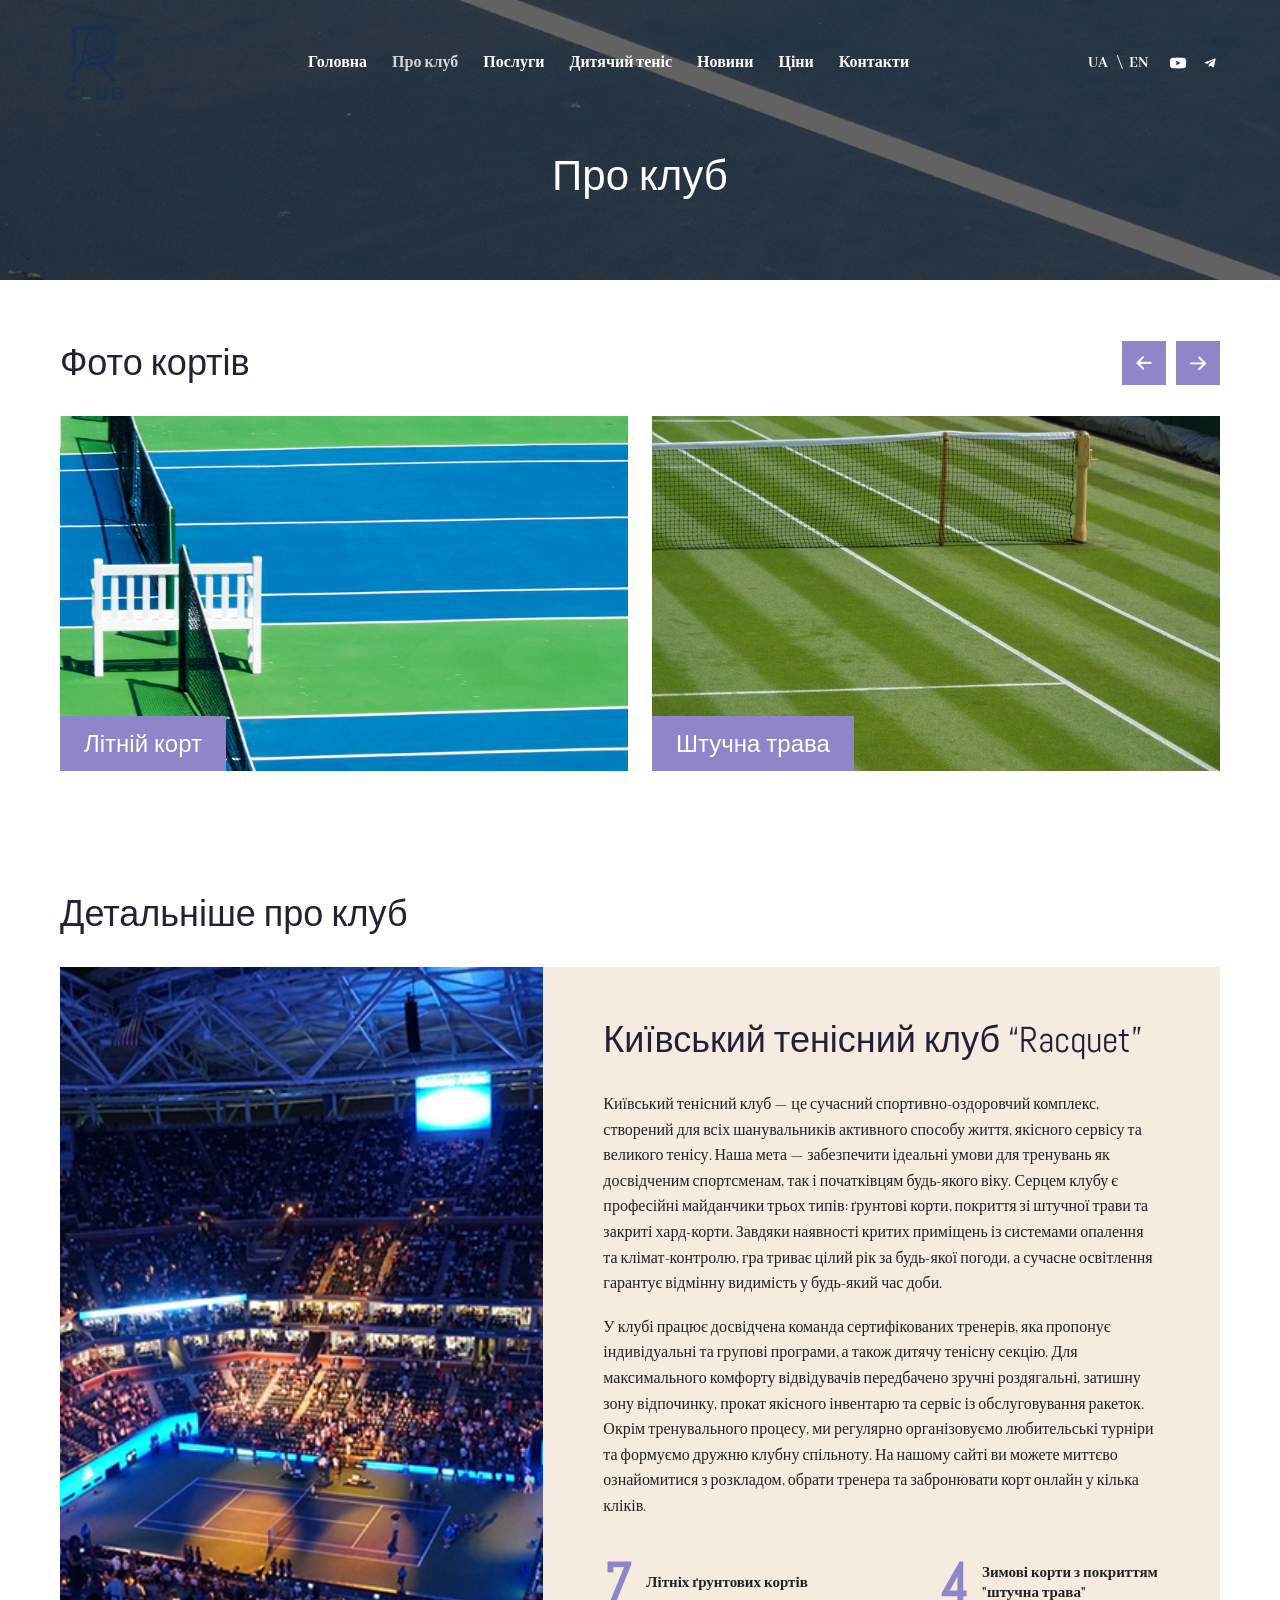
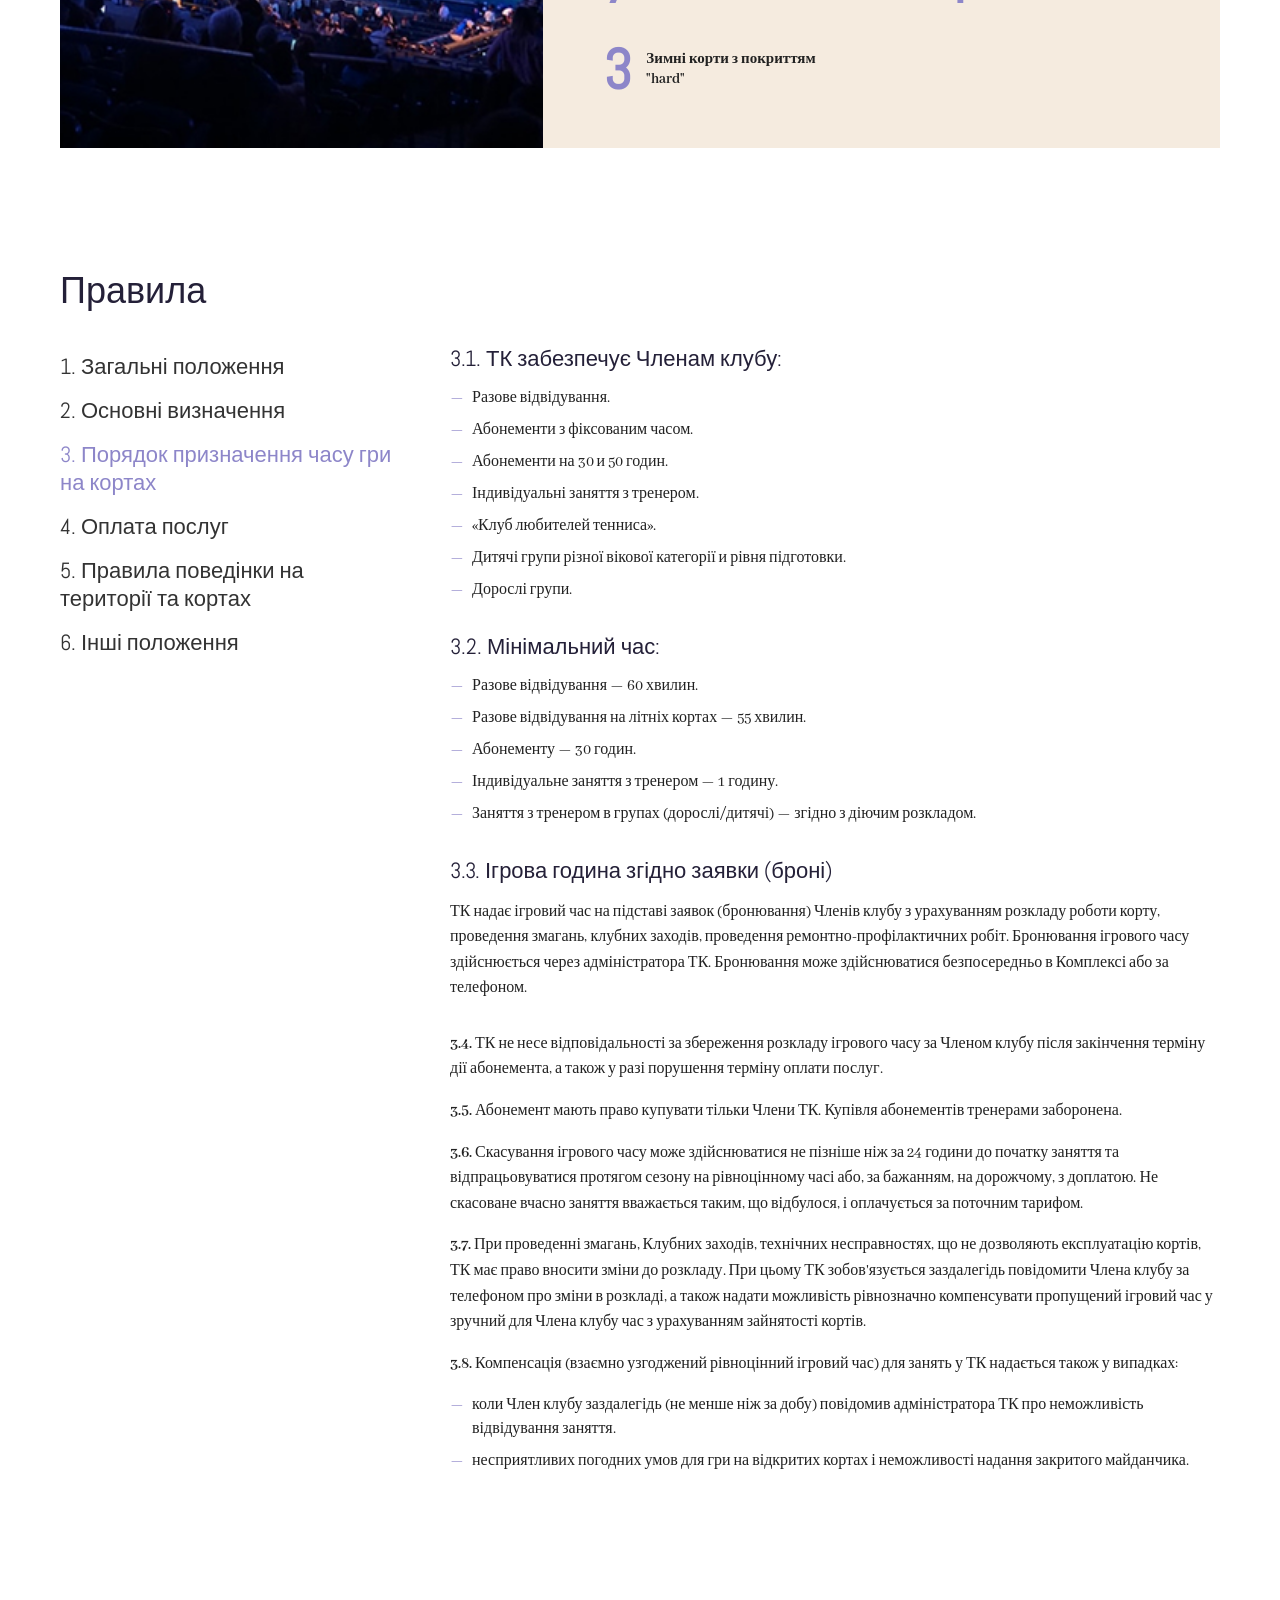
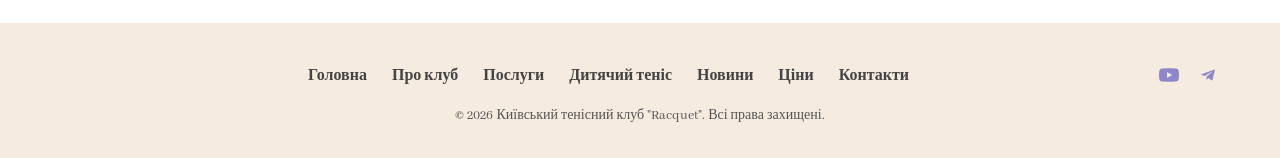
==== about.html @ fd6dda6f "Add files via upload" ====
<!DOCTYPE html>
<html lang="uk">
<head>
    <meta charset="UTF-8">
    <meta name="viewport" content="width=device-width, initial-scale=1.0">
    <title>Про клуб — Тенісний клуб Racquet</title>
    <link rel="preconnect" href="https://fonts.googleapis.com">
    <link rel="preconnect" href="https://fonts.gstatic.com" crossorigin>
    <link href="https://fonts.googleapis.com/css2?family=Abel&family=Abhaya+Libre:wght@400;700;800&display=swap" rel="stylesheet">
    <link rel="stylesheet" href="css/style.css">
</head>
<body>

    <!-- Шапка сайту -->
    <header class="main-header">
        <div class="container header-container">
            <a href="index.html" class="logo">
                <img src="images/logo_1.png" alt="Логотип Racquet Club">
            </a>

            <!-- Бургер-меню (мобільна та планшетна версія) -->
            <input type="checkbox" id="nav-toggle" class="nav-toggle" aria-label="Відкрити меню навігації">
            <label for="nav-toggle" class="burger" aria-hidden="true"><span></span><span></span><span></span></label>

            <nav class="main-nav">
                <ul>
                    <li><a href="index.html">Головна</a></li>
                    <li><a href="about.html" class="active">Про клуб</a></li>
                    <li><a href="index.html#services">Послуги</a></li>
                    <li><a href="kids_tennis.html">Дитячий теніс</a></li>
                    <li><a href="news.html">Новини</a></li>
                    <li><a href="index.html#services">Ціни</a></li>
                    <li><a href="index.html#contacts">Контакти</a></li>
                </ul>
            </nav>

            <div class="header-actions">
                <ul class="lang-switcher">
                    <li class="lang-item active">
                        <span lang="uk" aria-current="true">UA</span>
                    </li>
                    <li class="lang-item">
                        <a href="/en/" lang="en">EN</a>
                    </li>
                </ul>
                <div class="header-socials">
                    <a href="#" aria-label="YouTube"><img src="images/youtube_icon.png" alt="YouTube"></a>
                    <a href="#" aria-label="Telegram"><img src="images/telega_white.png" alt="Telegram"></a>
                </div>
            </div>
        </div>
    </header>

    <!-- Банер сторінки  -->
    <div class="hero-section about-hero">
        <div class="container">
            <h1>Про клуб</h1>
        </div>
    </div>

    <main>
        <section class="courts-gallery-section">
            <div class="container">
                <div class="gallery-header">
                    <h2>Фото кортів</h2>
                    <div class="carousel-controls">
                        <button type="button" class="carousel-arrow prev" aria-label="Попередній корт">
                            <img src="images/arrow1_trainers.png" alt="">
                        </button>
                        <button type="button" class="carousel-arrow next" aria-label="Наступний корт">
                            <img src="images/arrow2_trainers.png" alt="">
                        </button>
                    </div>
                </div>

                <div class="courts-carousel">
                    <div class="carousel-track">
                        <div class="carousel-slide active">
                            <img src="images/summer_court.jpg" alt="Літній відкритий корт">
                            <span class="court-badge">Літній корт</span>
                        </div>

                        <div class="carousel-slide">
                            <img src="images/grass_court.jpg" alt="Зимовий корт зі штучною травою">
                            <span class="court-badge">Штучна трава</span>
                        </div>

                        <div class="carousel-slide">
                            <img src="images/hard_court.jpg" alt="Хард корт з покриттям">
                            <span class="court-badge">Хард корт</span>
                        </div>
                    </div>
                </div>
            </div>
        </section>

        <section class="about-info-section">
            <div class="container">
                <h2>Детальніше про клуб</h2>
                <div class="about-grid">
                    <div class="about-media">
                        <img src="images/tournamate_court.jpg" alt="Критий тенісний корт клубу Racquet">
                    </div>

                    <div class="info-card-beige about-details">
                        <h2>Київський тенісний клуб “Racquet”</h2>
                        
                        <p>
                            Київський тенісний клуб — це сучасний спортивно-оздоровчий комплекс, створений для всіх шанувальників активного способу життя, якісного сервісу та великого тенісу. Наша мета — забезпечити ідеальні умови для тренувань як досвідченим спортсменам, так і початківцям будь-якого віку. Серцем клубу є професійні майданчики трьох типів: ґрунтові корти, покриття зі штучної трави та закриті хард-корти. Завдяки наявності критих приміщень із системами опалення та клімат-контролю, гра триває цілий рік за будь-якої погоди, а сучасне освітлення гарантує відмінну видимість у будь-який час доби.
                        </p>
                        
                        <p>
                            У клубі працює досвідчена команда сертифікованих тренерів, яка пропонує індивідуальні та групові програми, а також дитячу тенісну секцію. Для максимального комфорту відвідувачів передбачено зручні роздягальні, затишну зону відпочинку, прокат якісного інвентарю та сервіс із обслуговування ракеток. Окрім тренувального процесу, ми регулярно організовуємо любительські турніри та формуємо дружню клубну спільноту. На нашому сайті ви можете миттєво ознайомитися з розкладом, обрати тренера та забронювати корт онлайн у кілька кліків.
                        </p>

                        <div class="club-stats">
                            <div class="stat-item">
                                <span class="stat-number">7</span>
                                <span class="stat-label">Літніх ґрунтових кортів</span>
                            </div>
                            <div class="stat-item">
                                <span class="stat-number">4</span>
                                <span class="stat-label">Зимові корти з покриттям "штучна трава"</span>
                            </div>
                            <div class="stat-item">
                                <span class="stat-number">3</span>
                                <span class="stat-label">Зимні корти з покриттям "hard"</span>
                            </div>
                        </div>
                    </div>
                </div>
            </div>
        </section>

        <section class="rules-section">
            <div class="container">
                <h2>Правила</h2>

                <div class="rules-layout">
                    <ul class="rules-tabs-nav" role="tablist">
                        <li role="presentation">
                            <button type="button" role="tab" id="tab-1" aria-controls="panel-1" aria-selected="false" class="tab-link">
                                1. Загальні положення
                            </button>
                        </li>
                        <li role="presentation">
                            <button type="button" role="tab" id="tab-2" aria-controls="panel-2" aria-selected="false" class="tab-link">
                                2. Основні визначення
                            </button>
                        </li>
                        <li role="presentation">
                            <button type="button" role="tab" id="tab-3" aria-controls="panel-3" aria-selected="true" class="tab-link active">
                                3. Порядок призначення часу гри на кортах
                            </button>
                        </li>
                        <li role="presentation">
                            <button type="button" role="tab" id="tab-4" aria-controls="panel-4" aria-selected="false" class="tab-link">
                                4. Оплата послуг
                            </button>
                        </li>
                        <li role="presentation">
                            <button type="button" role="tab" id="tab-5" aria-controls="panel-5" aria-selected="false" class="tab-link">
                                5. Правила поведінки на території та кортах
                            </button>
                        </li>
                        <li role="presentation">
                            <button type="button" role="tab" id="tab-6" aria-controls="panel-6" aria-selected="false" class="tab-link">
                                6. Інші положення
                            </button>
                        </li>
                    </ul>

                    <div class="rules-panels">
                        <div id="panel-1" role="tabpanel" aria-labelledby="tab-1" class="tab-panel visually-hidden">
                            <h3>1. Загальні положення</h3>
                            <p>Текстовий контент розділу загальних положень роботи тенісного клубу.</p>
                        </div>

                        <div id="panel-2" role="tabpanel" aria-labelledby="tab-2" class="tab-panel visually-hidden">
                            <h3>2. Основні визначення</h3>
                            <p>Перелік термінів та визначень, що використовуються в даному регламенті.</p>
                        </div>

                        <div id="panel-3" role="tabpanel" aria-labelledby="tab-3" class="tab-panel active">
                            <div class="rule-group">
                                <h3>3.1. ТК забезпечує Членам клубу:</h3>
                                <ul class="rule-dash-list">
                                    <li>Разове відвідування.</li>
                                    <li>Абонементи з фіксованим часом.</li>
                                    <li>Абонементи на 30 и 50 годин.</li>
                                    <li>Індивідуальні заняття з тренером.</li>
                                    <li>«Клуб любителей тенниса».</li>
                                    <li>Дитячі групи різної вікової категорії и рівня підготовки.</li>
                                    <li>Дорослі групи.</li>
                                </ul>
                            </div>

                            <div class="rule-group">
                                <h3>3.2. Мінімальний час:</h3>
                                <ul class="rule-dash-list">
                                    <li>Разове відвідування — 60 хвилин.</li>
                                    <li>Разове відвідування на літніх кортах — 55 хвилин.</li>
                                    <li>Абонементу — 30 годин.</li>
                                    <li>Індивідуальне заняття з тренером — 1 годину.</li>
                                    <li>Заняття з тренером в групах (дорослі/дитячі) — згідно з діючим розкладом.</li>
                                </ul>
                            </div>

                            <div class="rule-group">
                                <h3>3.3. Ігрова година згідно заявки (броні)</h3>
                                <p>
                                    ТК надає ігровий час на підставі заявок (бронювання) Членів клубу з урахуванням розкладу роботи корту, проведення змагань, клубних заходів, проведення ремонтно-профілактичних робіт. Бронювання ігрового часу здійснюється через адміністратора ТК. Бронювання може здійснюватися безпосередньо в Комплексі або за телефоном.
                                </p>
                            </div>

                            <div class="rule-group">
                                <p><strong>3.4.</strong> ТК не несе відповідальності за збереження розкладу ігрового часу за Членом клубу після закінчення терміну дії абонемента, а також у разі порушення терміну оплати послуг.</p>
                                <p><strong>3.5.</strong> Абонемент мають право купувати тільки Члени ТК. Купівля абонементів тренерами заборонена.</p>
                                <p><strong>3.6.</strong> Скасування ігрового часу може здійснюватися не пізніше ніж за 24 години до початку заняття та відпрацьовуватися протягом сезону на рівноцінному часі або, за бажанням, на дорожчому, з доплатою. Не скасоване вчасно заняття вважається таким, що відбулося, і оплачується за поточним тарифом.</p>
                                <p><strong>3.7.</strong> При проведенні змагань, Клубних заходів, технічних несправностях, що не дозволяють експлуатацію кортів, ТК має право вносити зміни до розкладу. При цьому ТК зобов'язується заздалегідь повідомити Члена клубу за телефоном про зміни в розкладі, а також надати можливість рівнозначно компенсувати пропущений ігровий час у зручний для Члена клубу час з урахуванням зайнятості кортів.</p>
                                <p><strong>3.8.</strong> Компенсація (взаємно узгоджений рівноцінний ігровий час) для занять у ТК надається також у випадках:</p>
                                <ul class="rule-dash-list">
                                    <li>коли Член клубу заздалегідь (не менше ніж за добу) повідомив адміністратора ТК про неможливість відвідування заняття.</li>
                                    <li>несприятливих погодних умов для гри на відкритих кортах і неможливості надання закритого майданчика.</li>
                                </ul>
                            </div>
                        </div>

                        <div id="panel-4" role="tabpanel" aria-labelledby="tab-4" class="tab-panel visually-hidden">
                            <h3>4. Оплата послуг</h3>
                            <p>Інформація про тарифи, порядок розрахунків та способи оплати.</p>
                        </div>

                        <div id="panel-5" role="tabpanel" aria-labelledby="tab-5" class="tab-panel visually-hidden">
                            <h3>5. Правила поведінки на території та кортах</h3>
                            <p>Правила техніки безпеки, дрес-коду та етикету на кортах.</p>
                        </div>

                        <div id="panel-6" role="tabpanel" aria-labelledby="tab-6" class="tab-panel visually-hidden">
                            <h3>6. Інші положення</h3>
                            <p>Додаткові умови та прикінцеві положення клубу.</p>
                        </div>
                    </div>
                </div>
            </div>
        </section>
    </main>

    <footer class="main-footer">
        <div class="container footer-container">
            <nav class="footer-nav">
               <ul>
                      <li><a href="index.html">Головна</a></li>
                      <li><a href="about.html">Про клуб</a></li>
                      <li><a href="index.html#services">Послуги</a></li>
                      <li><a href="kids_tennis.html">Дитячий теніс</a></li>
                      <li><a href="news.html">Новини</a></li>
                       <li><a href="index.html#services">Ціни</a></li>
                      <li><a href="index.html#contacts">Контакти</a></li>
               </ul>
            </nav>

            <div class="footer-socials">
                <a href="#" aria-label="YouTube"><img src="images/youtube_icon_footer.png" alt="YouTube"></a>
                <a href="#" aria-label="Telegram"><img src="images/telegram_icon_footer.png" alt="Telegram"></a>
            </div>
        </div>
        <p style="text-align: center; margin-top: 20px; color: #555555; font-size: 14px;">© 2026 Київський тенісний клуб "Racquet". Всі права захищені.</p>
    </footer>

</body>
</html>
---- css/style.css ----
@import url("normalize.css");
@import url("base.css");
@import url("components.css");
@import url("layout.css");
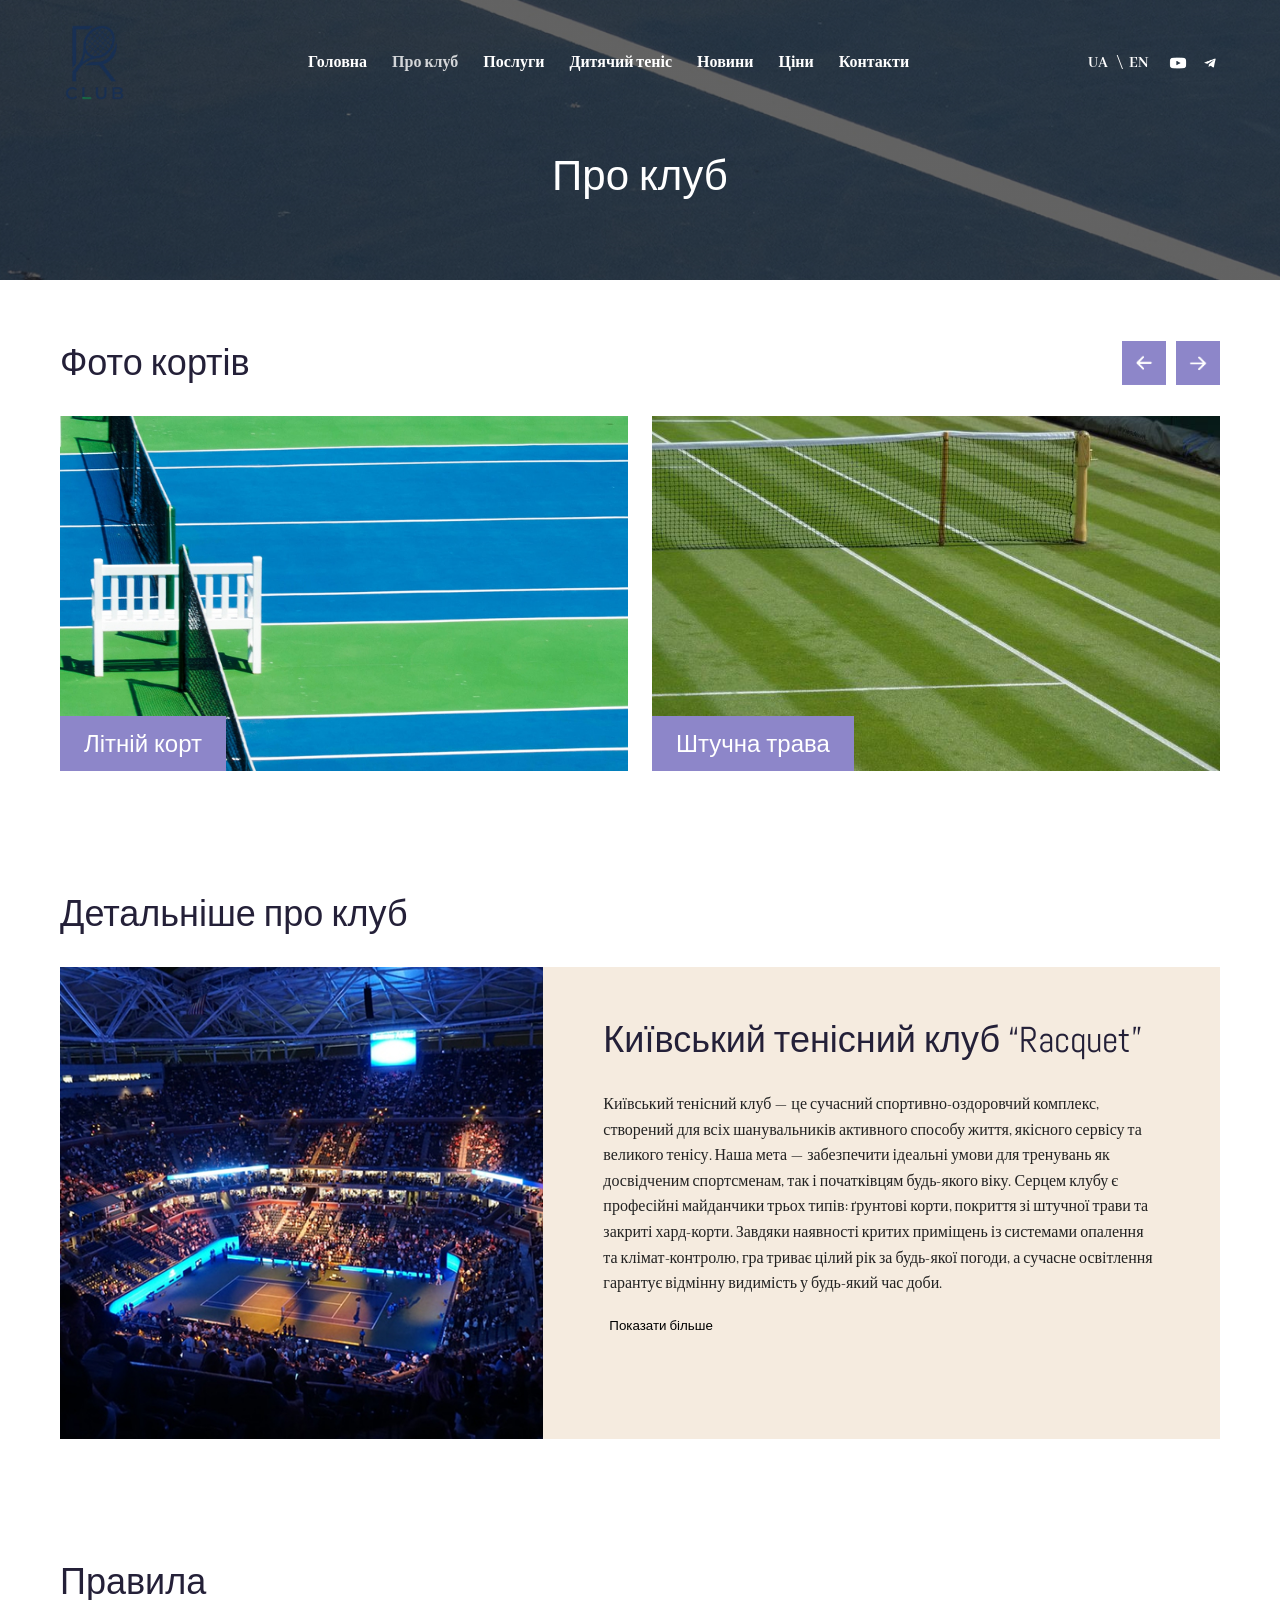
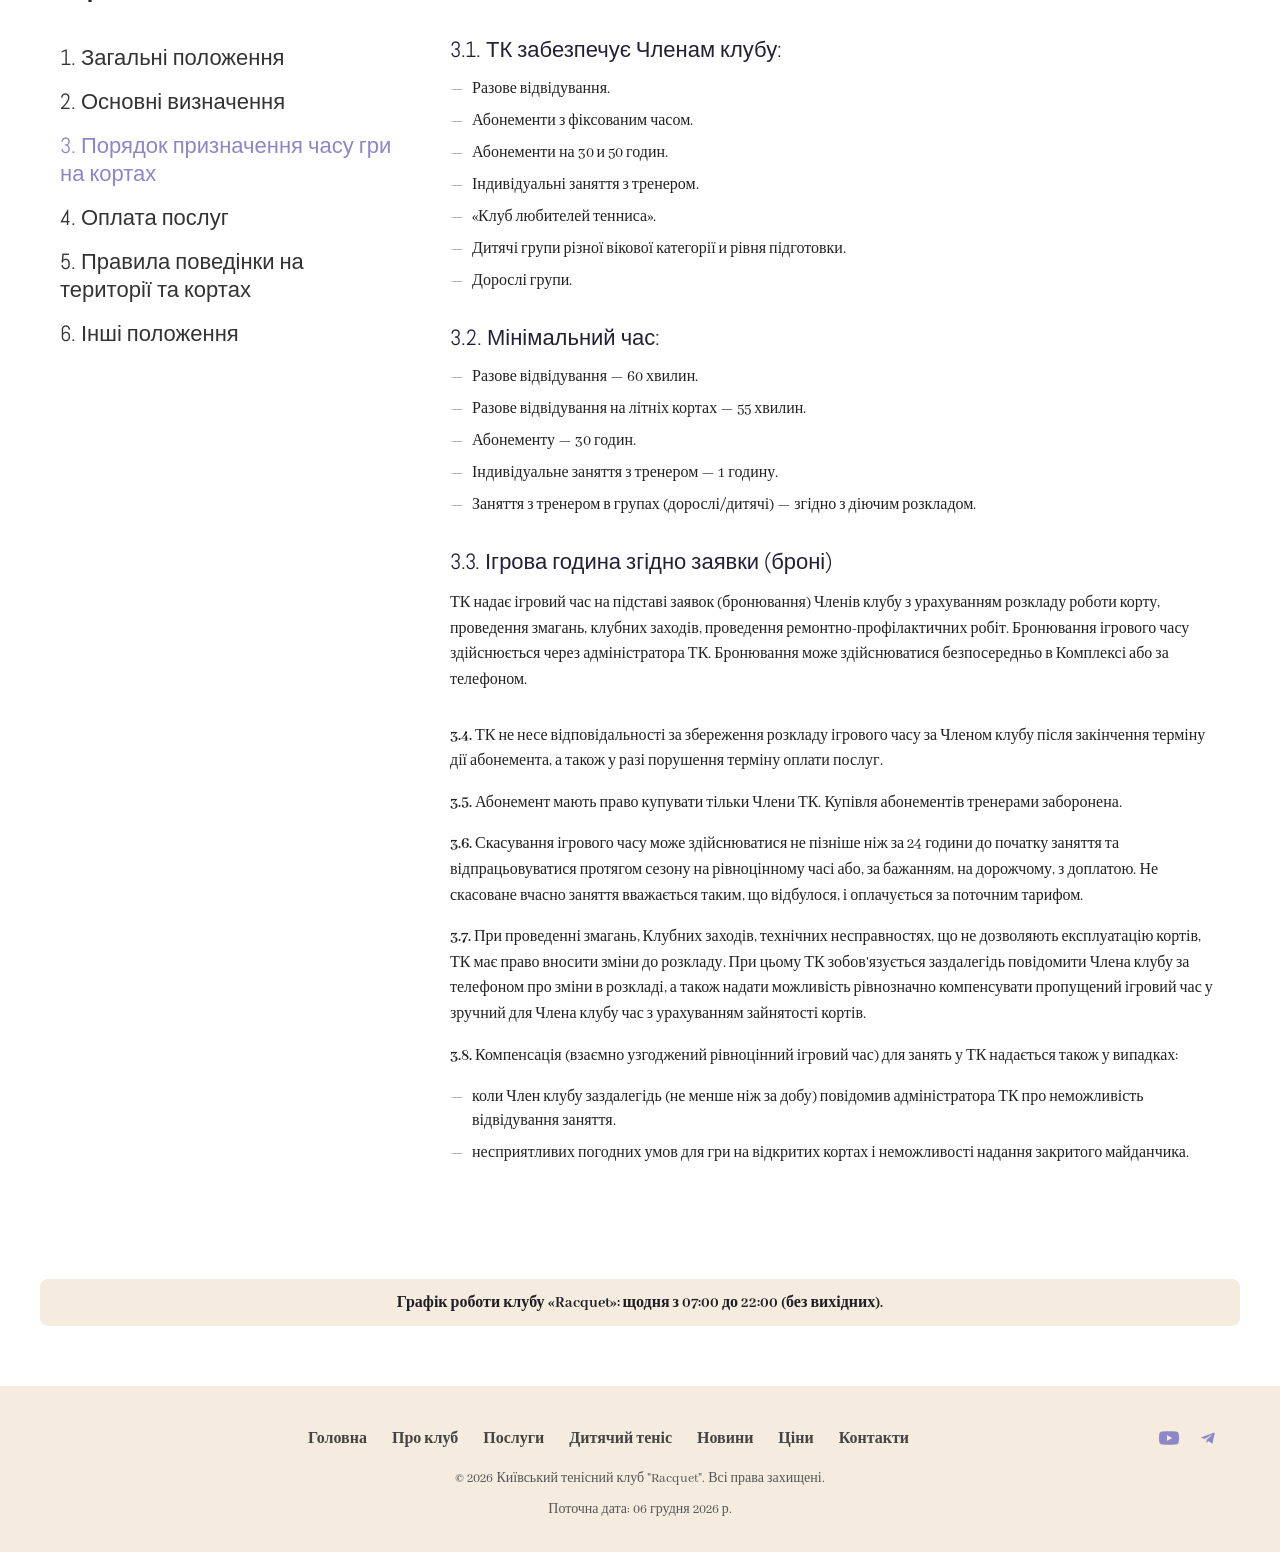
==== commit b67f4069: "Update about.html" ====
--- a/about.html
+++ b/about.html
@@ -109,24 +109,30 @@
                             Київський тенісний клуб — це сучасний спортивно-оздоровчий комплекс, створений для всіх шанувальників активного способу життя, якісного сервісу та великого тенісу. Наша мета — забезпечити ідеальні умови для тренувань як досвідченим спортсменам, так і початківцям будь-якого віку. Серцем клубу є професійні майданчики трьох типів: ґрунтові корти, покриття зі штучної трави та закриті хард-корти. Завдяки наявності критих приміщень із системами опалення та клімат-контролю, гра триває цілий рік за будь-якої погоди, а сучасне освітлення гарантує відмінну видимість у будь-який час доби.
                         </p>
                         
-                        <p>
-                            У клубі працює досвідчена команда сертифікованих тренерів, яка пропонує індивідуальні та групові програми, а також дитячу тенісну секцію. Для максимального комфорту відвідувачів передбачено зручні роздягальні, затишну зону відпочинку, прокат якісного інвентарю та сервіс із обслуговування ракеток. Окрім тренувального процесу, ми регулярно організовуємо любительські турніри та формуємо дружню клубну спільноту. На нашому сайті ви можете миттєво ознайомитися з розкладом, обрати тренера та забронювати корт онлайн у кілька кліків.
-                        </p>
-
-                        <div class="club-stats">
-                            <div class="stat-item">
-                                <span class="stat-number">7</span>
-                                <span class="stat-label">Літніх ґрунтових кортів</span>
-                            </div>
-                            <div class="stat-item">
-                                <span class="stat-number">4</span>
-                                <span class="stat-label">Зимові корти з покриттям "штучна трава"</span>
-                            </div>
-                            <div class="stat-item">
-                                <span class="stat-number">3</span>
-                                <span class="stat-label">Зимні корти з покриттям "hard"</span>
-                            </div>
-                        </div>
+                        <div id="club-more-text" class="visually-hidden">
+                            <p>
+                                У клубі працює досвідчена команда сертифікованих тренерів, яка пропонує індивідуальні та групові програми, а також дитячу тенісну секцію. Для максимального комфорту відвідувачів передбачено зручні роздягальні, затишну зону відпочинку, прокат якісного інвентарю та сервіс із обслуговування ракеток. Окрім тренувального процесу, ми регулярно організовуємо любительські турніри та формуємо дружню клубну спільноту. На нашому сайті ви можете миттєво ознайомитися з розкладом, обрати тренера та забронювати корт онлайн у кілька кліків.
+                            </p>
+
+                            <div class="club-stats">
+                                <div class="stat-item">
+                                    <span class="stat-number">7</span>
+                                    <span class="stat-label">Літніх ґрунтових кортів</span>
+                                </div>
+                                <div class="stat-item">
+                                    <span class="stat-number">4</span>
+                                    <span class="stat-label">Зимові корти з покриттям "штучна трава"</span>
+                                </div>
+                                <div class="stat-item">
+                                    <span class="stat-number">3</span>
+                                    <span class="stat-label">Зимні корти з покриттям "hard"</span>
+                                </div>
+                            </div>
+                        </div>
+
+                        <button type="button" id="toggle-more-btn" class="btn-more" aria-expanded="false">
+                            Показати більше
+                        </button>
                     </div>
                 </div>
             </div>
@@ -268,5 +274,6 @@
         <p style="text-align: center; margin-top: 20px; color: #555555; font-size: 14px;">© 2026 Київський тенісний клуб "Racquet". Всі права захищені.</p>
     </footer>
 
+    <script src="./js/main.js"></script>
 </body>
 </html>
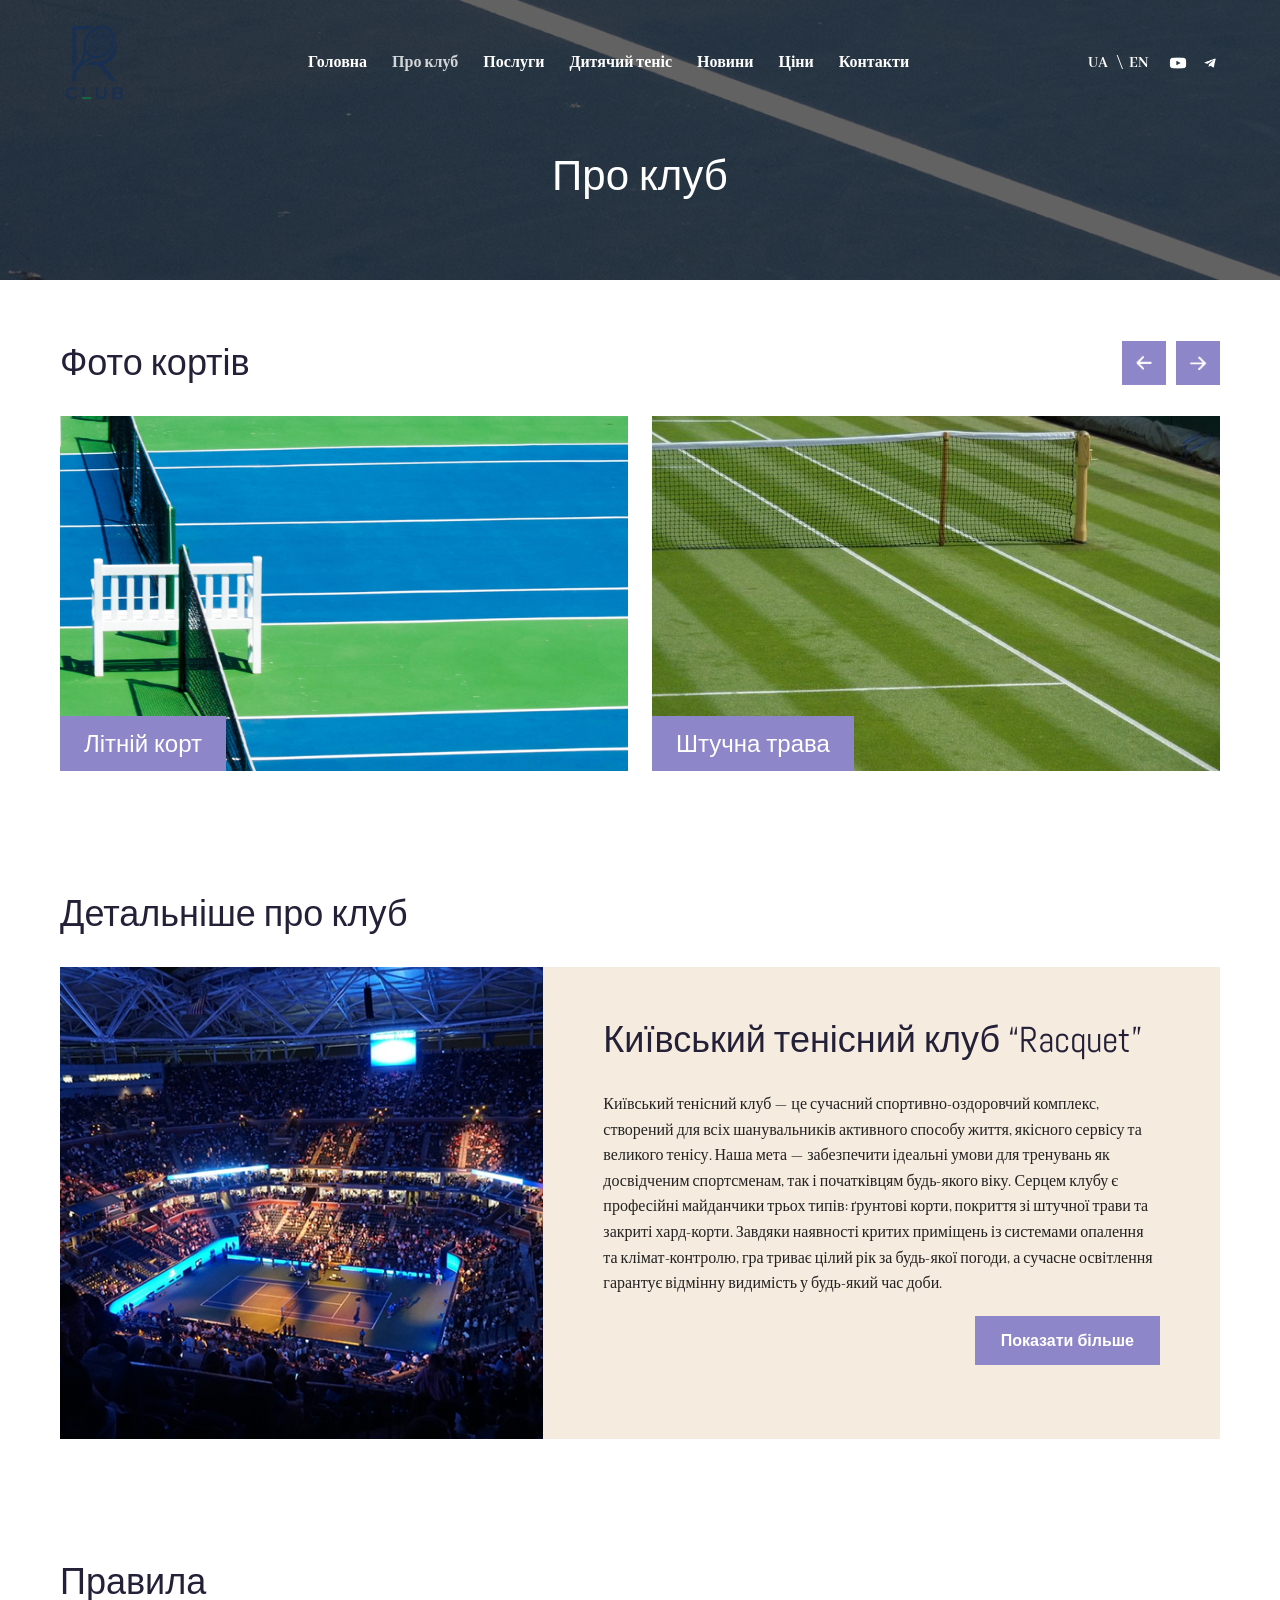
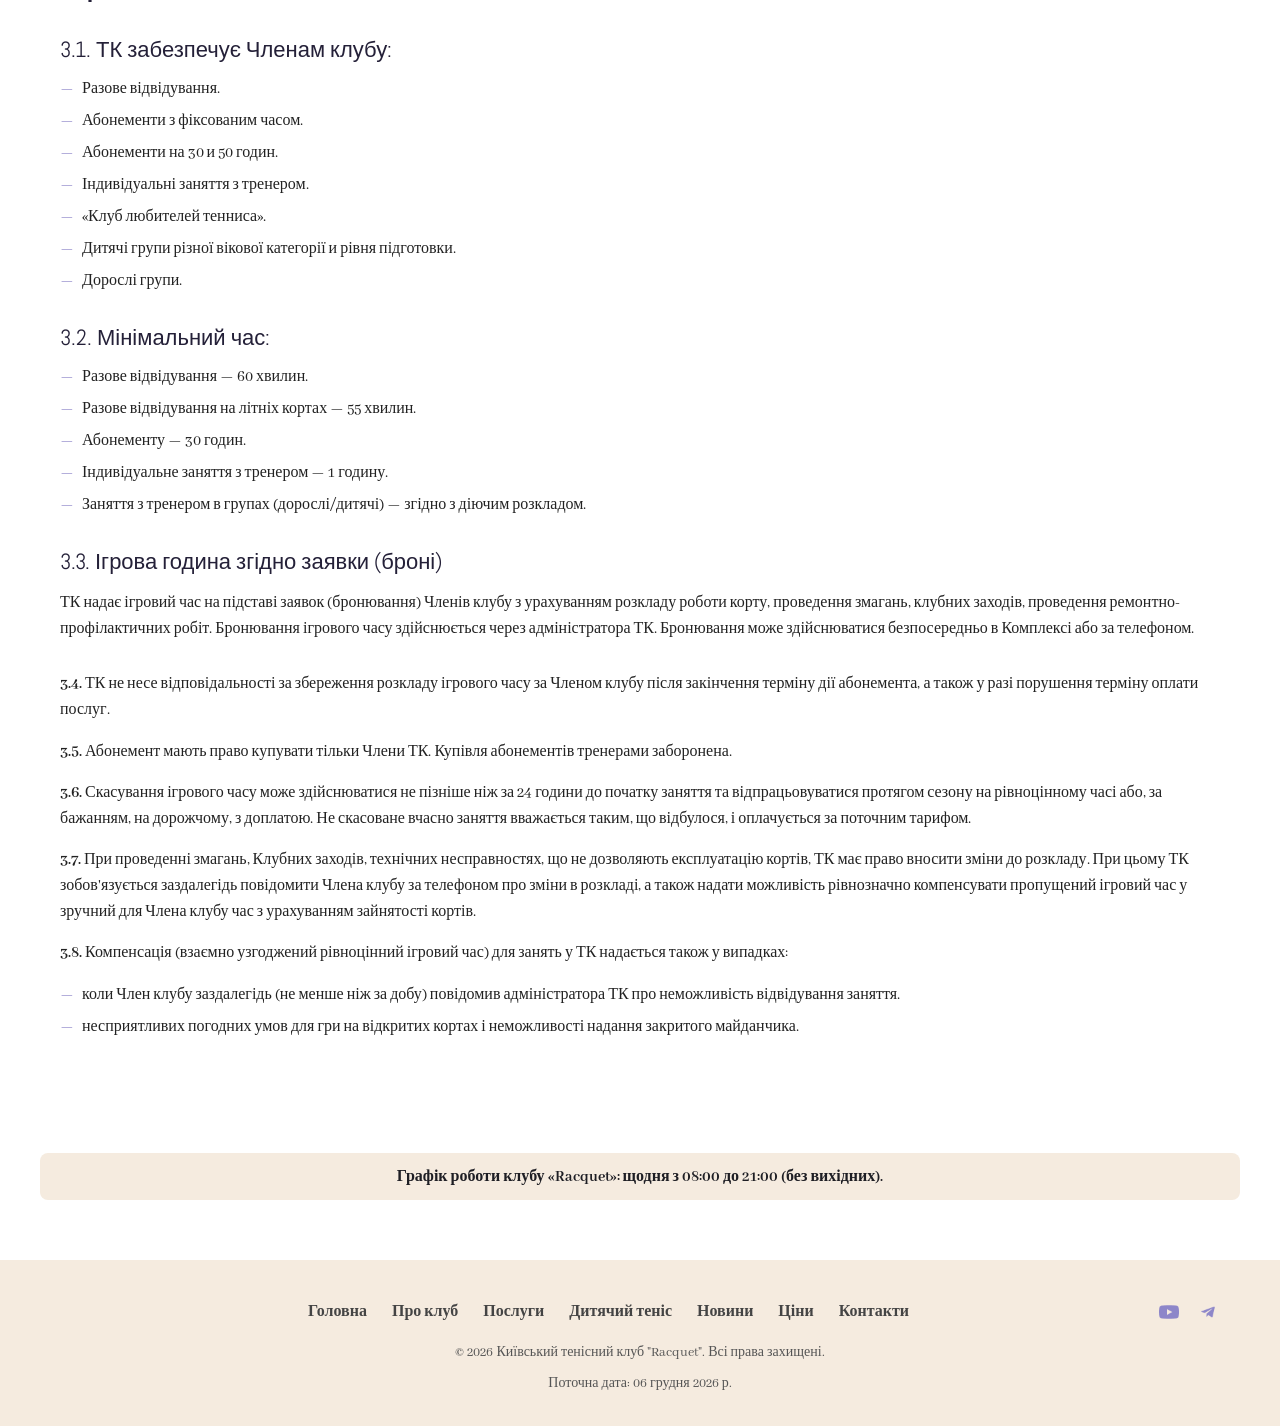
==== commit 1fc3bc26: "Update about.html" ====
--- a/about.html
+++ b/about.html
@@ -142,109 +142,141 @@
             <div class="container">
                 <h2>Правила</h2>
 
-                <div class="rules-layout">
-                    <ul class="rules-tabs-nav" role="tablist">
-                        <li role="presentation">
-                            <button type="button" role="tab" id="tab-1" aria-controls="panel-1" aria-selected="false" class="tab-link">
-                                1. Загальні положення
-                            </button>
-                        </li>
-                        <li role="presentation">
-                            <button type="button" role="tab" id="tab-2" aria-controls="panel-2" aria-selected="false" class="tab-link">
-                                2. Основні визначення
-                            </button>
-                        </li>
-                        <li role="presentation">
-                            <button type="button" role="tab" id="tab-3" aria-controls="panel-3" aria-selected="true" class="tab-link active">
-                                3. Порядок призначення часу гри на кортах
-                            </button>
-                        </li>
-                        <li role="presentation">
-                            <button type="button" role="tab" id="tab-4" aria-controls="panel-4" aria-selected="false" class="tab-link">
-                                4. Оплата послуг
-                            </button>
-                        </li>
-                        <li role="presentation">
-                            <button type="button" role="tab" id="tab-5" aria-controls="panel-5" aria-selected="false" class="tab-link">
-                                5. Правила поведінки на території та кортах
-                            </button>
-                        </li>
-                        <li role="presentation">
-                            <button type="button" role="tab" id="tab-6" aria-controls="panel-6" aria-selected="false" class="tab-link">
-                                6. Інші положення
-                            </button>
-                        </li>
-                    </ul>
-
-                    <div class="rules-panels">
-                        <div id="panel-1" role="tabpanel" aria-labelledby="tab-1" class="tab-panel visually-hidden">
+                <div class="rules-panels">
+                    <div id="panel-1" role="tabpanel" aria-labelledby="tab-1" class="tab-panel visually-hidden">
+                        <div class="rule-group">
                             <h3>1. Загальні положення</h3>
-                            <p>Текстовий контент розділу загальних положень роботи тенісного клубу.</p>
-                        </div>
-
-                        <div id="panel-2" role="tabpanel" aria-labelledby="tab-2" class="tab-panel visually-hidden">
+                            <p><strong>1.1.</strong> Ці Правила регулюють порядок відвідування та користування послугами Київського тенісного клубу «Racquet» (далі, Клуб), що розташований за адресою: м. Київ, вул. Спортивна, 10.</p>
+                            <p><strong>1.2.</strong> Правила обов'язкові для всіх відвідувачів Клубу: клієнтів, власників абонементів, глядачів, учасників турнірів і зборів команд.</p>
+                            <p><strong>1.3.</strong> Здійснюючи бронювання, купуючи абонемент або перебуваючи на території Клубу, відвідувач підтверджує, що ознайомився з Правилами та погоджується їх дотримуватися.</p>
+                            <p><strong>1.4.</strong> Клуб пропонує такі послуги: оренда кортів (ґрунтові, «Хард», «Штучна трава»), послуги тренера, дитячий теніс, збори команд, прокат інвентарю, кафе.</p>
+                            <p><strong>1.5.</strong> Актуальна інформація про послуги, ціни та акції розміщена на офіційному сайті Клубу. Адміністрація має право змінювати Правила та ціни, оприлюднюючи зміни на сайті.</p>
+                        </div>
+                    </div>
+                    
+                    <div id="panel-2" role="tabpanel" aria-labelledby="tab-2" class="tab-panel visually-hidden">
+                        <div class="rule-group">
                             <h3>2. Основні визначення</h3>
-                            <p>Перелік термінів та визначень, що використовуються в даному регламенті.</p>
-                        </div>
-
-                        <div id="panel-3" role="tabpanel" aria-labelledby="tab-3" class="tab-panel active">
-                            <div class="rule-group">
-                                <h3>3.1. ТК забезпечує Членам клубу:</h3>
-                                <ul class="rule-dash-list">
-                                    <li>Разове відвідування.</li>
-                                    <li>Абонементи з фіксованим часом.</li>
-                                    <li>Абонементи на 30 и 50 годин.</li>
-                                    <li>Індивідуальні заняття з тренером.</li>
-                                    <li>«Клуб любителей тенниса».</li>
-                                    <li>Дитячі групи різної вікової категорії и рівня підготовки.</li>
-                                    <li>Дорослі групи.</li>
-                                </ul>
-                            </div>
-
-                            <div class="rule-group">
-                                <h3>3.2. Мінімальний час:</h3>
-                                <ul class="rule-dash-list">
-                                    <li>Разове відвідування — 60 хвилин.</li>
-                                    <li>Разове відвідування на літніх кортах — 55 хвилин.</li>
-                                    <li>Абонементу — 30 годин.</li>
-                                    <li>Індивідуальне заняття з тренером — 1 годину.</li>
-                                    <li>Заняття з тренером в групах (дорослі/дитячі) — згідно з діючим розкладом.</li>
-                                </ul>
-                            </div>
-
-                            <div class="rule-group">
-                                <h3>3.3. Ігрова година згідно заявки (броні)</h3>
-                                <p>
-                                    ТК надає ігровий час на підставі заявок (бронювання) Членів клубу з урахуванням розкладу роботи корту, проведення змагань, клубних заходів, проведення ремонтно-профілактичних робіт. Бронювання ігрового часу здійснюється через адміністратора ТК. Бронювання може здійснюватися безпосередньо в Комплексі або за телефоном.
-                                </p>
-                            </div>
-
-                            <div class="rule-group">
-                                <p><strong>3.4.</strong> ТК не несе відповідальності за збереження розкладу ігрового часу за Членом клубу після закінчення терміну дії абонемента, а також у разі порушення терміну оплати послуг.</p>
-                                <p><strong>3.5.</strong> Абонемент мають право купувати тільки Члени ТК. Купівля абонементів тренерами заборонена.</p>
-                                <p><strong>3.6.</strong> Скасування ігрового часу може здійснюватися не пізніше ніж за 24 години до початку заняття та відпрацьовуватися протягом сезону на рівноцінному часі або, за бажанням, на дорожчому, з доплатою. Не скасоване вчасно заняття вважається таким, що відбулося, і оплачується за поточним тарифом.</p>
-                                <p><strong>3.7.</strong> При проведенні змагань, Клубних заходів, технічних несправностях, що не дозволяють експлуатацію кортів, ТК має право вносити зміни до розкладу. При цьому ТК зобов'язується заздалегідь повідомити Члена клубу за телефоном про зміни в розкладі, а також надати можливість рівнозначно компенсувати пропущений ігровий час у зручний для Члена клубу час з урахуванням зайнятості кортів.</p>
-                                <p><strong>3.8.</strong> Компенсація (взаємно узгоджений рівноцінний ігровий час) для занять у ТК надається також у випадках:</p>
-                                <ul class="rule-dash-list">
-                                    <li>коли Член клубу заздалегідь (не менше ніж за добу) повідомив адміністратора ТК про неможливість відвідування заняття.</li>
-                                    <li>несприятливих погодних умов для гри на відкритих кортах і неможливості надання закритого майданчика.</li>
-                                </ul>
-                            </div>
-                        </div>
-
-                        <div id="panel-4" role="tabpanel" aria-labelledby="tab-4" class="tab-panel visually-hidden">
+                            <ul class="rule-dash-list">
+                                <li><strong>Клуб:</strong> Київський тенісний клуб «Racquet».</li>
+                                <li><strong>Адміністрація:</strong> працівники рецепції та керівництво Клубу, уповноважені контролювати дотримання Правил.</li>
+                                <li><strong>Відвідувач (клієнт):</strong> особа, яка перебуває на території Клубу або користується його послугами.</li>
+                                <li><strong>Корт:</strong> тенісний майданчик із ґрунтовим покриттям, покриттям «Хард» або «Штучна трава».</li>
+                                <li><strong>Оренда корту:</strong> послуга з надання корту на погодинній основі (1 година).</li>
+                                <li><strong>Бронювання:</strong> попереднє резервування корту на обраний день і час через сайт чи телефон рецепції.</li>
+                                <li><strong>Абонемент:</strong> пакет занять за фіксованою вартістю. Види: «Стандарт» (8 занять), «Безліміт» (на місяць), дитячий абонемент.</li>
+                                <li><strong>Тренер:</strong> працівник Клубу, який проводить індивідуальні чи групові тренування.</li>
+                                <li><strong>Інвентар:</strong> ракетки, м'ячі та інше спорядження, що надається Клубом у прокат.</li>
+                            </ul>
+                        </div>
+                    </div>
+                    
+                    <div id="panel-3" role="tabpanel" aria-labelledby="tab-3" class="tab-panel active">
+                        <div class="rule-group">
+                            <h3>3.1. ТК забезпечує Членам клубу:</h3>
+                            <ul class="rule-dash-list">
+                                <li>Разове відвідування.</li>
+                                <li>Абонементи з фіксованим часом.</li>
+                                <li>Абонементи на 30 и 50 годин.</li>
+                                <li>Індивідуальні заняття з тренером.</li>
+                                <li>«Клуб любителей тенниса».</li>
+                                <li>Дитячі групи різної вікової категорії и рівня підготовки.</li>
+                                <li>Дорослі групи.</li>
+                            </ul>
+                        </div>
+                        
+                        <div class="rule-group">
+                            <h3>3.2. Мінімальний час:</h3>
+                            <ul class="rule-dash-list">
+                                <li>Разове відвідування — 60 хвилин.</li>
+                                <li>Разове відвідування на літніх кортах — 55 хвилин.</li>
+                                <li>Абонементу — 30 годин.</li>
+                                <li>Індивідуальне заняття з тренером — 1 годину.</li>
+                                <li>Заняття з тренером в групах (дорослі/дитячі) — згідно з діючим розкладом.</li>
+                            </ul>
+                        </div>
+                        
+                        <div class="rule-group">
+                            <h3>3.3. Ігрова година згідно заявки (броні)</h3>
+                            <p>
+                                ТК надає ігровий час на підставі заявок (бронювання) Членів клубу з урахуванням розкладу роботи корту, проведення змагань, клубних заходів, проведення ремонтно-профілактичних робіт. Бронювання ігрового часу здійснюється через адміністратора ТК. Бронювання може здійснюватися безпосередньо в Комплексі або за телефоном.
+                            </p>
+                        </div>
+                        
+                        <div class="rule-group">
+                            <p><strong>3.4.</strong> ТК не несе відповідальності за збереження розкладу ігрового часу за Членом клубу після закінчення терміну дії абонемента, а також у разі порушення терміну оплати послуг.</p>
+                            <p><strong>3.5.</strong> Абонемент мають право купувати тільки Члени ТК. Купівля абонементів тренерами заборонена.</p>
+                            <p><strong>3.6.</strong> Скасування ігрового часу може здійснюватися не пізніше ніж за 24 години до початку заняття та відпрацьовуватися протягом сезону на рівноцінному часі або, за бажанням, на дорожчому, з доплатою. Не скасоване вчасно заняття вважається таким, що відбулося, і оплачується за поточним тарифом.</p>
+                            <p><strong>3.7.</strong> При проведенні змагань, Клубних заходів, технічних несправностях, що не дозволяють експлуатацію кортів, ТК має право вносити зміни до розкладу. При цьому ТК зобов'язується заздалегідь повідомити Члена клубу за телефоном про зміни в розкладі, а також надати можливість рівнозначно компенсувати пропущений ігровий час у зручний для Члена клубу час з урахуванням зайнятості кортів.</p>
+                            <p><strong>3.8.</strong> Компенсація (взаємно узгоджений рівноцінний ігровий час) для занять у ТК надається також у випадках:</p>
+                            <ul class="rule-dash-list">
+                                <li>коли Член клубу заздалегідь (не менше ніж за добу) повідомив адміністратора ТК про неможливість відвідування заняття.</li>
+                                <li>несприятливих погодних умов для гри на відкритих кортах і неможливості надання закритого майданчика.</li>
+                            </ul>
+                        </div>
+                    </div>
+                    
+                    <div id="panel-4" role="tabpanel" aria-labelledby="tab-4" class="tab-panel visually-hidden">
+                        <div class="rule-group">
                             <h3>4. Оплата послуг</h3>
-                            <p>Інформація про тарифи, порядок розрахунків та способи оплати.</p>
-                        </div>
-
-                        <div id="panel-5" role="tabpanel" aria-labelledby="tab-5" class="tab-panel visually-hidden">
+                            <p><strong>4.1.</strong> Вартість послуг визначається чинним прейскурантом, розміщеним на сайті:</p>
+                            <ul class="rule-dash-list">
+                                <li>оренда ґрунтового корту: 500 грн/год;</li>
+                                <li>оренда корту «Хард»: 600 грн/год;</li>
+                                <li>оренда корту «Штучна трава»: 700 грн/год;</li>
+                                <li>абонемент «Стандарт» (8 занять): 3600 грн;</li>
+                                <li>абонемент «Безліміт» (на місяць): 7000 грн.</li>
+                            </ul>
+                        </div>
+                        
+                        <div class="rule-group">
+                            <p><strong>4.2.</strong> Оплата оренди корту здійснюється після тренування, якщо інше не передбачено умовами бронювання.</p>
+                            <p><strong>4.3.</strong> Знижки:</p>
+                            <ul class="rule-dash-list">
+                                <li>студентам і школярам 15% у ранкові години (до 12:00);</li>
+                                <li>10% при оренді корту від 3 годин поспіль.</li>
+                            </ul>
+                            <p>Знижки за пунктом 4.3 не сумуються, якщо інше не визначено Адміністрацією. Для отримання знижки студентам і школярам потрібно пред'явити відповідний документ.</p>
+                            <p><strong>4.4.</strong> Після подання заявки на абонемент адміністратор зв'язується з клієнтом за вказаним номером телефону для уточнення деталей і оформлення картки членства.</p>
+                            <p><strong>4.5.</strong> Вартість послуг тренера не входить у вартість оренди корту. Її уточнює адміністратор під час підтвердження бронювання.</p>
+                            <p><strong>4.6.</strong> Абонемент є іменним і не може бути переданий третім особам. Невикористані заняття за закінченням строку дії абонемента не переносяться й не відшкодовуються (уточніть цю умову за політикою клубу).</p>
+                            <p><strong>4.7.</strong> Оплата приймається в готівковій та безготівковій формі на рецепції Клубу.</p>
+                        </div>
+                    </div>
+                    
+                    <div id="panel-5" role="tabpanel" aria-labelledby="tab-5" class="tab-panel visually-hidden">
+                        <div class="rule-group">
                             <h3>5. Правила поведінки на території та кортах</h3>
-                            <p>Правила техніки безпеки, дрес-коду та етикету на кортах.</p>
-                        </div>
-
-                        <div id="panel-6" role="tabpanel" aria-labelledby="tab-6" class="tab-panel visually-hidden">
+                            <p><strong>5.1.</strong> Відвідувачі зобов'язані поводитися ввічливо, поважати інших гравців, тренерів і персонал Клубу.</p>
+                            <p><strong>5.2.</strong> Грати на кортах дозволяється лише в спортивному одязі та спеціальному тенісному взутті, що відповідає типу покриття. Взуття з темною підошвою, що залишає сліди, на кортах із покриттям «Хард» і «Штучна трава» заборонене.</p>
+                            <p><strong>5.3.</strong> Користуватися кортом можна тільки в заброньований час. Приходити слід заздалегідь, щоб гра розпочалася вчасно. Час запізнення не компенсується продовженням гри.</p>
+                            <p><strong>5.4.</strong> Після завершення гри відвідувач зобов'язаний залишити корт у належному стані: зібрати м'ячі та особисті речі. На ґрунтових кортах за вказівкою персоналу потрібно вирівняти покриття.</p>
+                            <p><strong>5.5.</strong> Забороняється:</p>
+                            <ul class="rule-dash-list">
+                                <li>заходити на корт без дозволу Адміністрації та поза часом бронювання;</li>
+                                <li>перебувати на корті з їжею, склянкою чи пляшками (окрім води в пластиковій пляшці);</li>
+                                <li>палити, вживати алкогольні напої та наркотичні речовини на території Клубу;</li>
+                                <li>вживати нецензурну лексику, поводитися агресивно, навмисно ламати чи кидати інвентар;</li>
+                                <li>проводити фото- та відеозйомку з комерційною метою без погодження з Адміністрацією;</li>
+                                <li>заходити з тваринами (окрім випадків, дозволених Адміністрацією).</li>
+                            </ul>
+                            <p><strong>5.6.</strong> Діти до 14 років допускаються на корти лише під наглядом тренера або одного з батьків. Відповідальність за безпеку дитини несуть батьки (законні представники).</p>
+                            <p><strong>5.7.</strong> Під час тренувань і ігор слід дотримуватися вказівок тренерів та адміністраторів, а також правил техніки безпеки.</p>
+                            <p><strong>5.8.</strong> За навмисне пошкодження майна, покриття чи інвентарю Клубу відвідувач відшкодовує завдану шкоду в повному обсязі.</p>
+                            <p><strong>5.9.</strong> Користуватися роздягальнями та зонами відпочинку слід охайно, дбаючи про чистоту. Не залишайте цінні речі без нагляду.</p>
+                        </div>
+                    </div>
+                    
+                    <div id="panel-6" role="tabpanel" aria-labelledby="tab-6" class="tab-panel visually-hidden">
+                        <div class="rule-group">
                             <h3>6. Інші положення</h3>
-                            <p>Додаткові умови та прикінцеві положення клубу.</p>
+                            <p><strong>6.1.</strong> Клуб не несе відповідальності за втрату чи пошкодження особистих речей відвідувачів, залишених без нагляду.</p>
+                            <p><strong>6.2.</strong> Кожен відвідувач самостійно відповідає за стан власного здоров'я. Перед початком занять рекомендується переконатися у відсутності медичних протипоказань.</p>
+                            <p><strong>6.3.</strong> Адміністрація має право скасувати або перенести бронювання, якщо корт неможливо використовувати через погодні умови (для ґрунтових кортів), технічні причини чи форс-мажорні обставини. У такому разі клієнту пропонується інший час або повертаються кошти.</p>
+                            <p><strong>6.4.</strong> Адміністрація має право відмовити у відвідуванні або припинити надання послуг особі, яка порушує Правила, без відшкодування вартості послуги.</p>
+                            <p><strong>6.5.</strong> Персональні дані, які клієнт залишає під час бронювання чи оформлення абонемента (ПІБ, телефон, e-mail), використовуються лише для зв'язку та надання послуг і не передаються третім особам.</p>
+                            <p><strong>6.6.</strong> Скарги й пропозиції приймаються на рецепції за телефоном +38 (067) 000-00-00.</p>
+                            <p><strong>6.7.</strong> Питання, не врегульовані цими Правилами, вирішуються Адміністрацією відповідно до чинного законодавства України.</p>
                         </div>
                     </div>
                 </div>
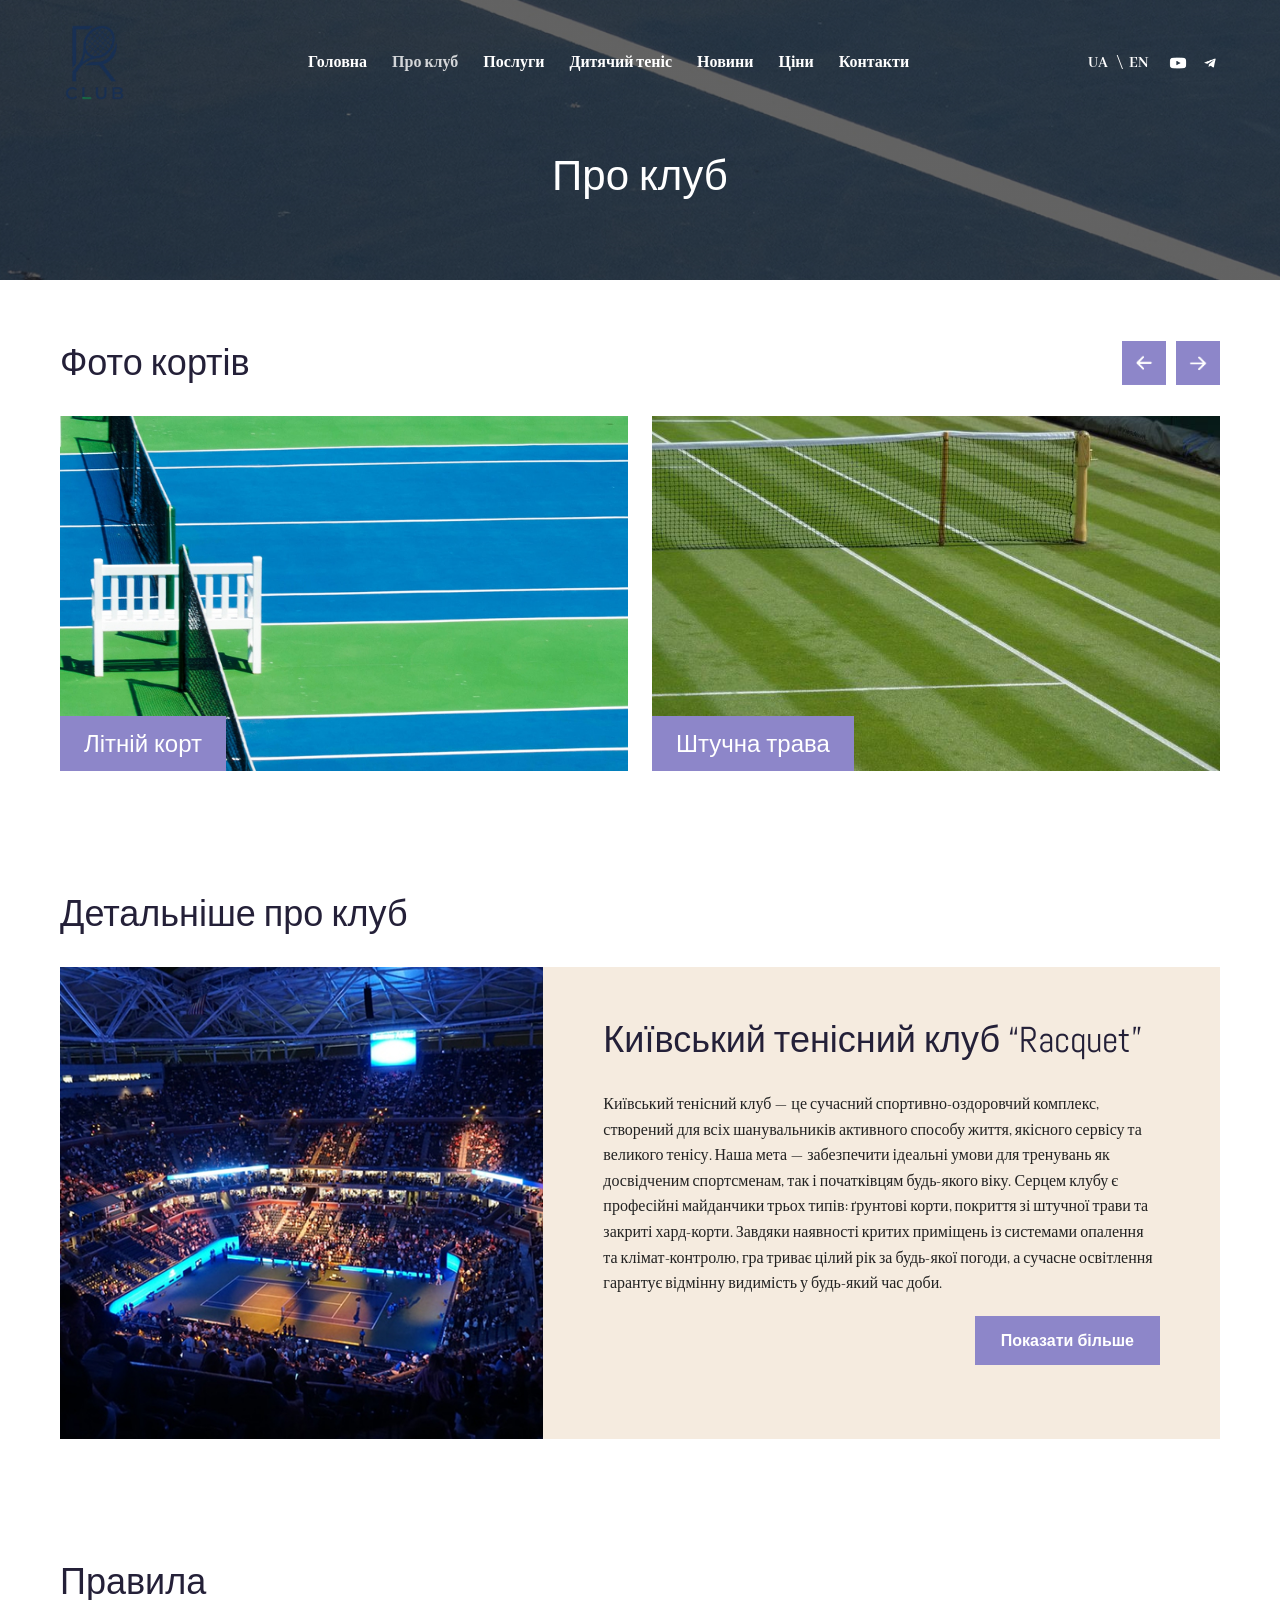
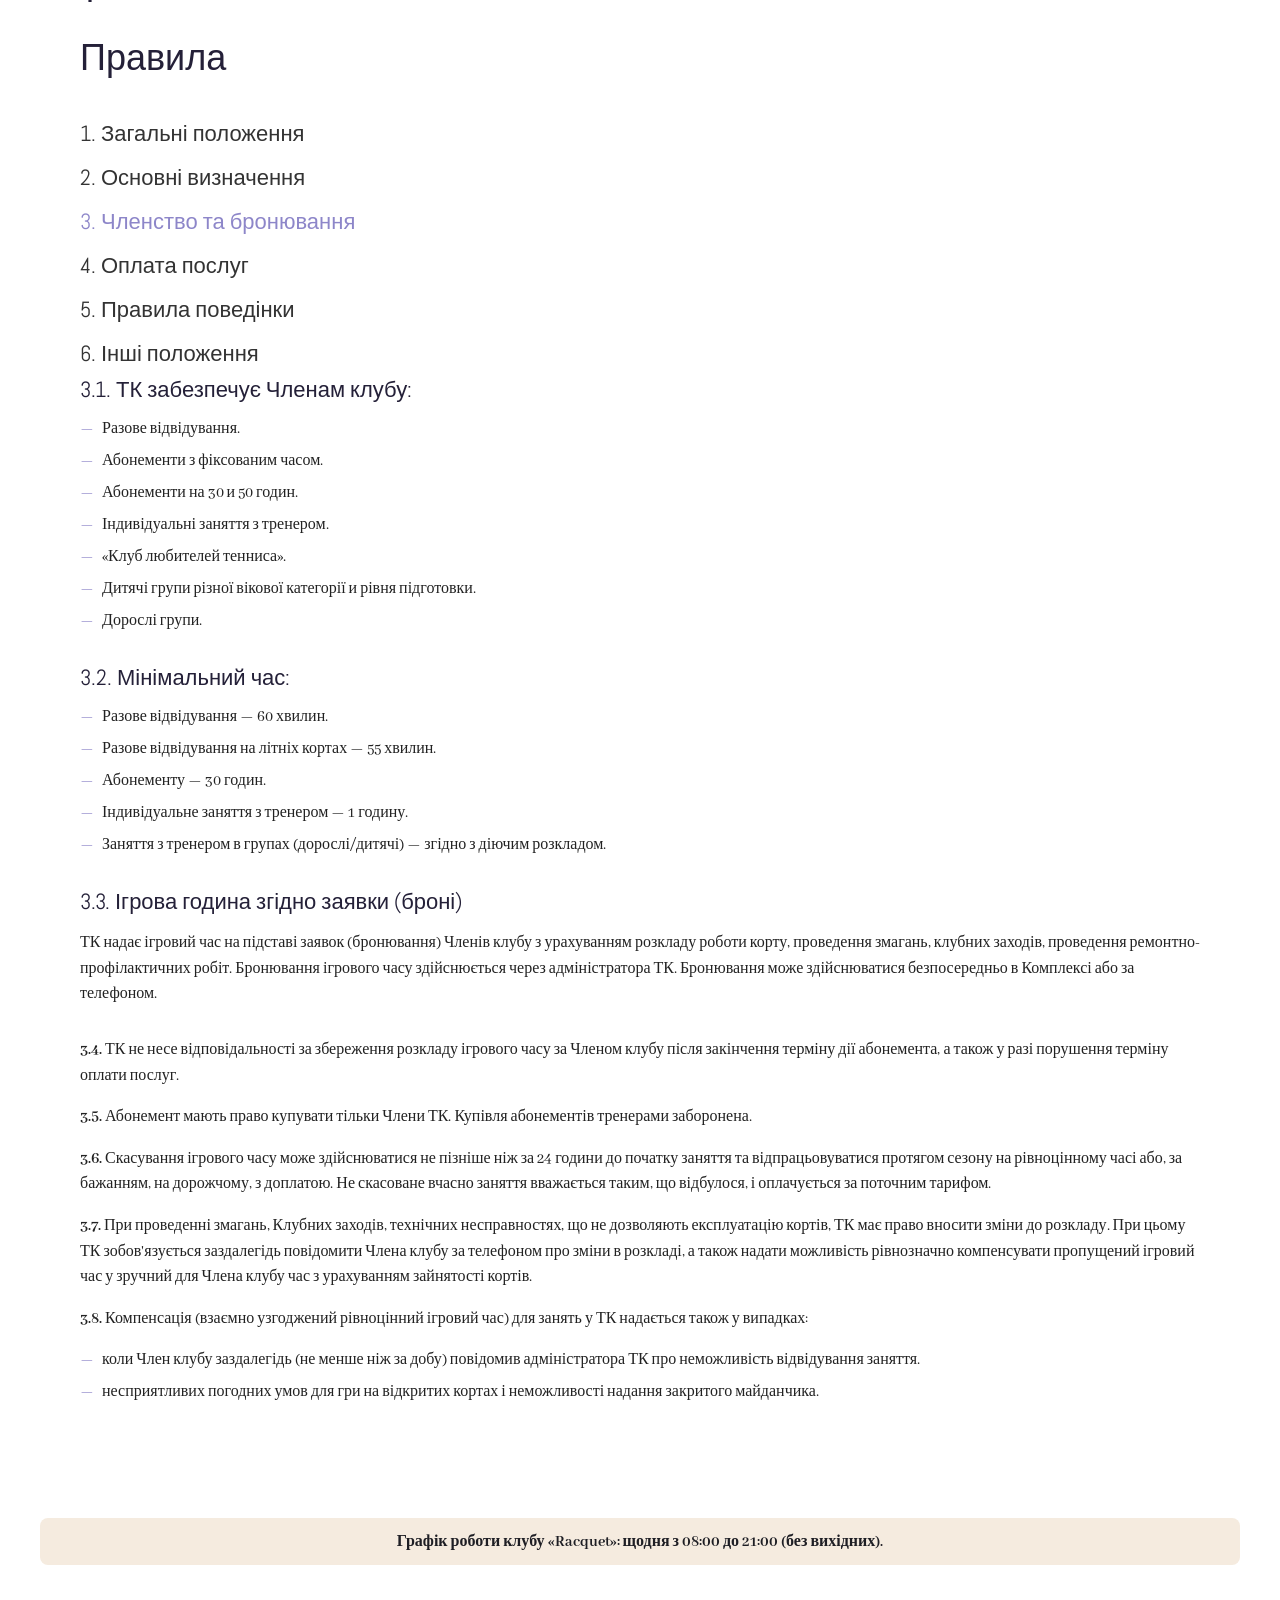
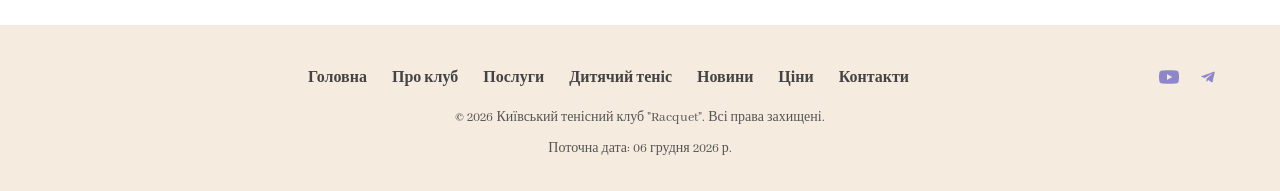
==== commit 32e17dac: "Update about.html" ====
--- a/about.html
+++ b/about.html
@@ -141,6 +141,30 @@
         <section class="rules-section">
             <div class="container">
                 <h2>Правила</h2>
+                <section class="rules-section">
+            <div class="container">
+                <h2>Правила</h2>
+
+                <div class="rules-tabs-nav" role="tablist" aria-label="Розділи правил">
+                    <button type="button" id="tab-1" role="tab" class="tab-link" aria-selected="false" aria-controls="panel-1">
+                        1. Загальні положення
+                    </button>
+                    <button type="button" id="tab-2" role="tab" class="tab-link" aria-selected="false" aria-controls="panel-2">
+                        2. Основні визначення
+                    </button>
+                    <button type="button" id="tab-3" role="tab" class="tab-link active" aria-selected="true" aria-controls="panel-3">
+                        3. Членство та бронювання
+                    </button>
+                    <button type="button" id="tab-4" role="tab" class="tab-link" aria-selected="false" aria-controls="panel-4">
+                        4. Оплата послуг
+                    </button>
+                    <button type="button" id="tab-5" role="tab" class="tab-link" aria-selected="false" aria-controls="panel-5">
+                        5. Правила поведінки
+                    </button>
+                    <button type="button" id="tab-6" role="tab" class="tab-link" aria-selected="false" aria-controls="panel-6">
+                        6. Інші положення
+                    </button>
+                </div>
 
                 <div class="rules-panels">
                     <div id="panel-1" role="tabpanel" aria-labelledby="tab-1" class="tab-panel visually-hidden">
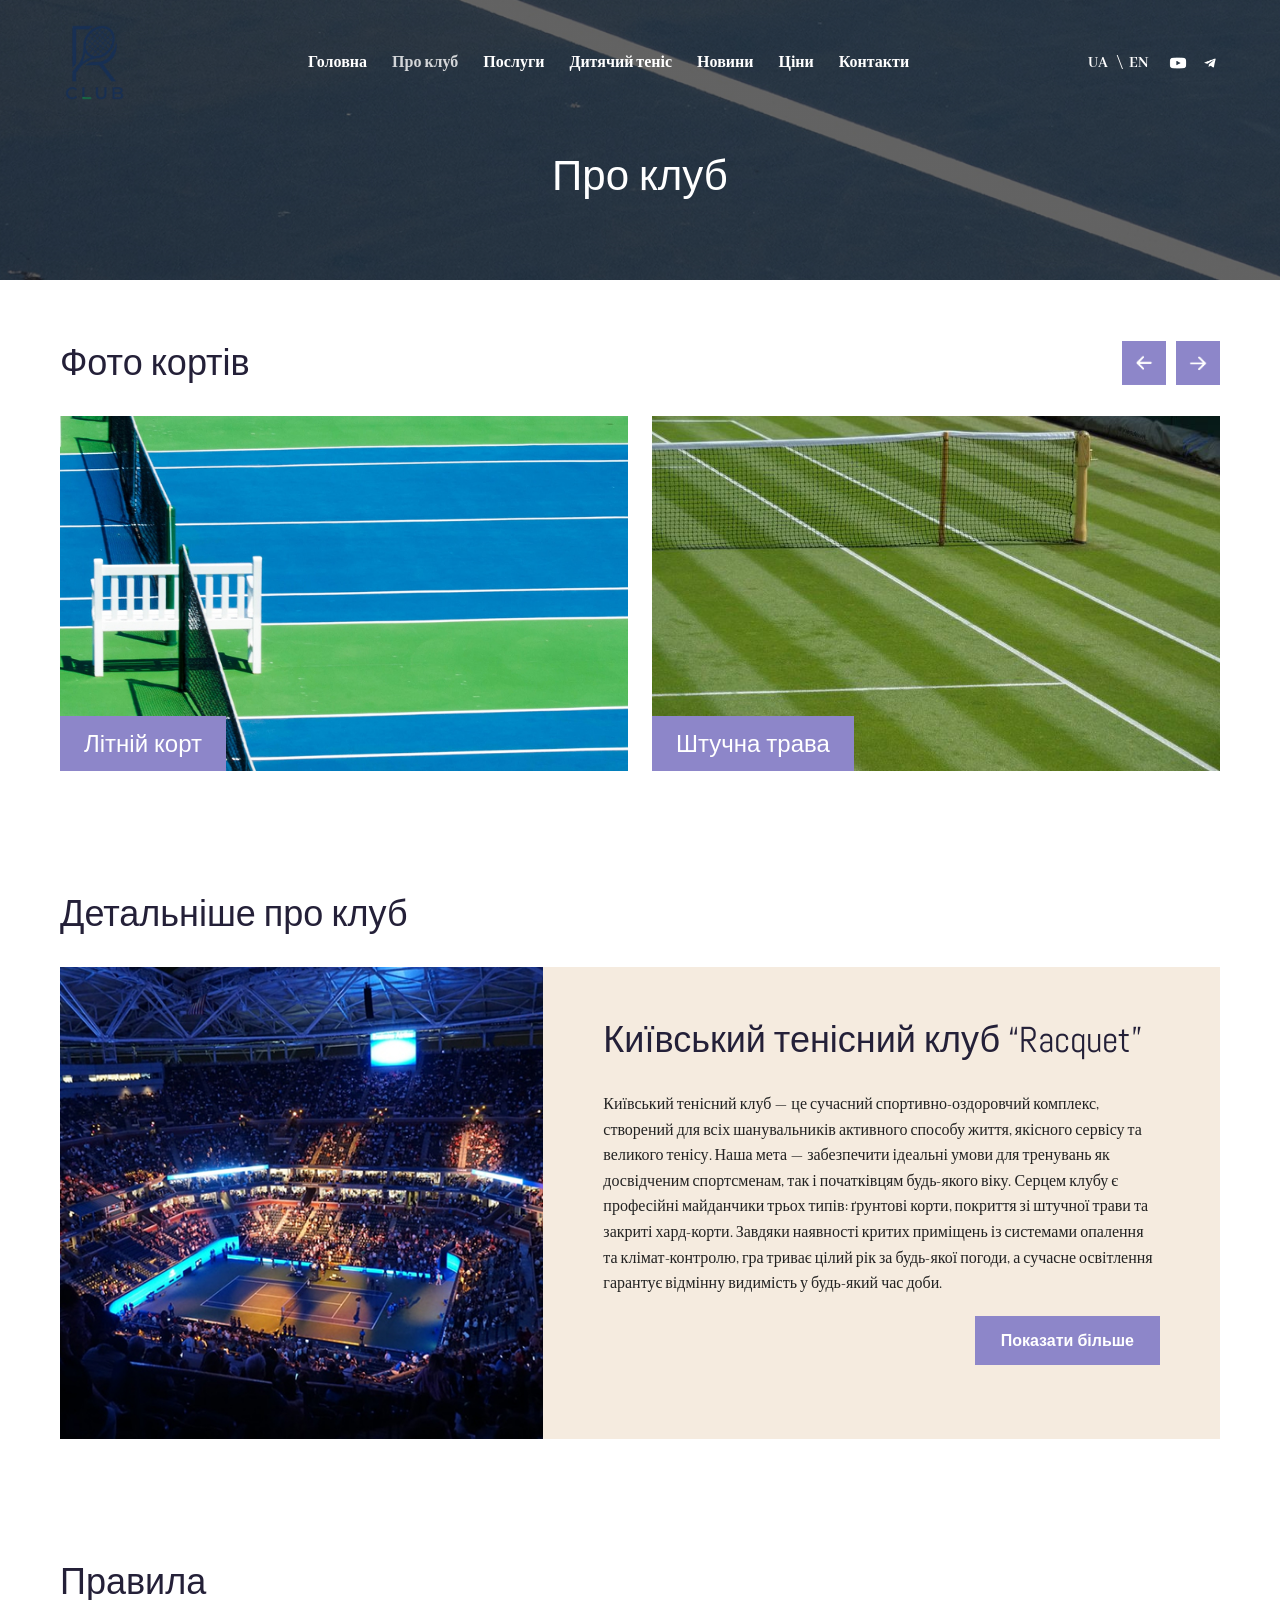
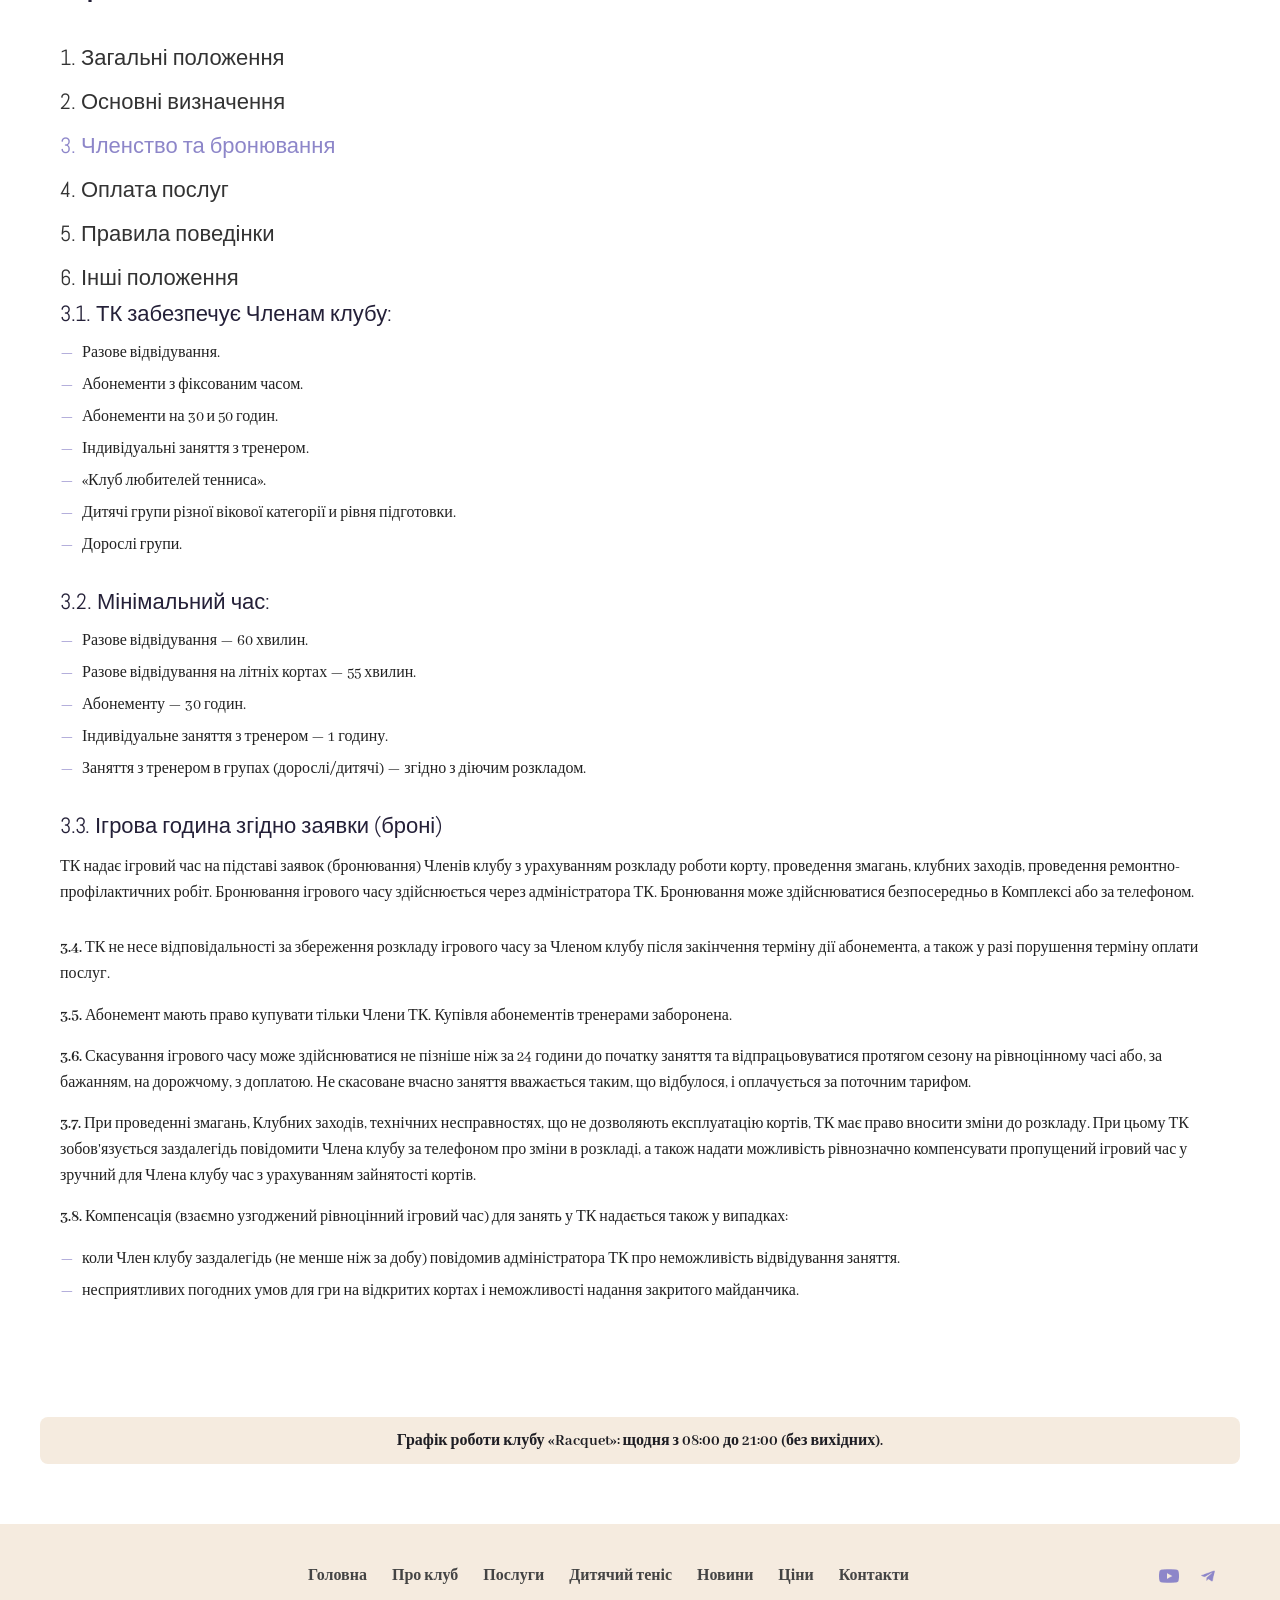
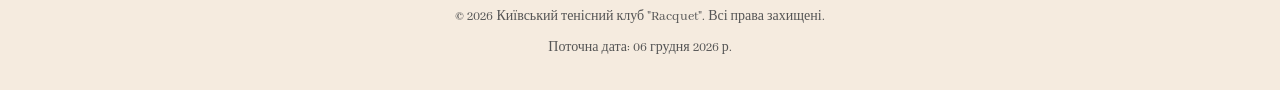
==== commit b8927413: "Update about.html" ====
--- a/about.html
+++ b/about.html
@@ -141,10 +141,6 @@
         <section class="rules-section">
             <div class="container">
                 <h2>Правила</h2>
-                <section class="rules-section">
-            <div class="container">
-                <h2>Правила</h2>
-
                 <div class="rules-tabs-nav" role="tablist" aria-label="Розділи правил">
                     <button type="button" id="tab-1" role="tab" class="tab-link" aria-selected="false" aria-controls="panel-1">
                         1. Загальні положення
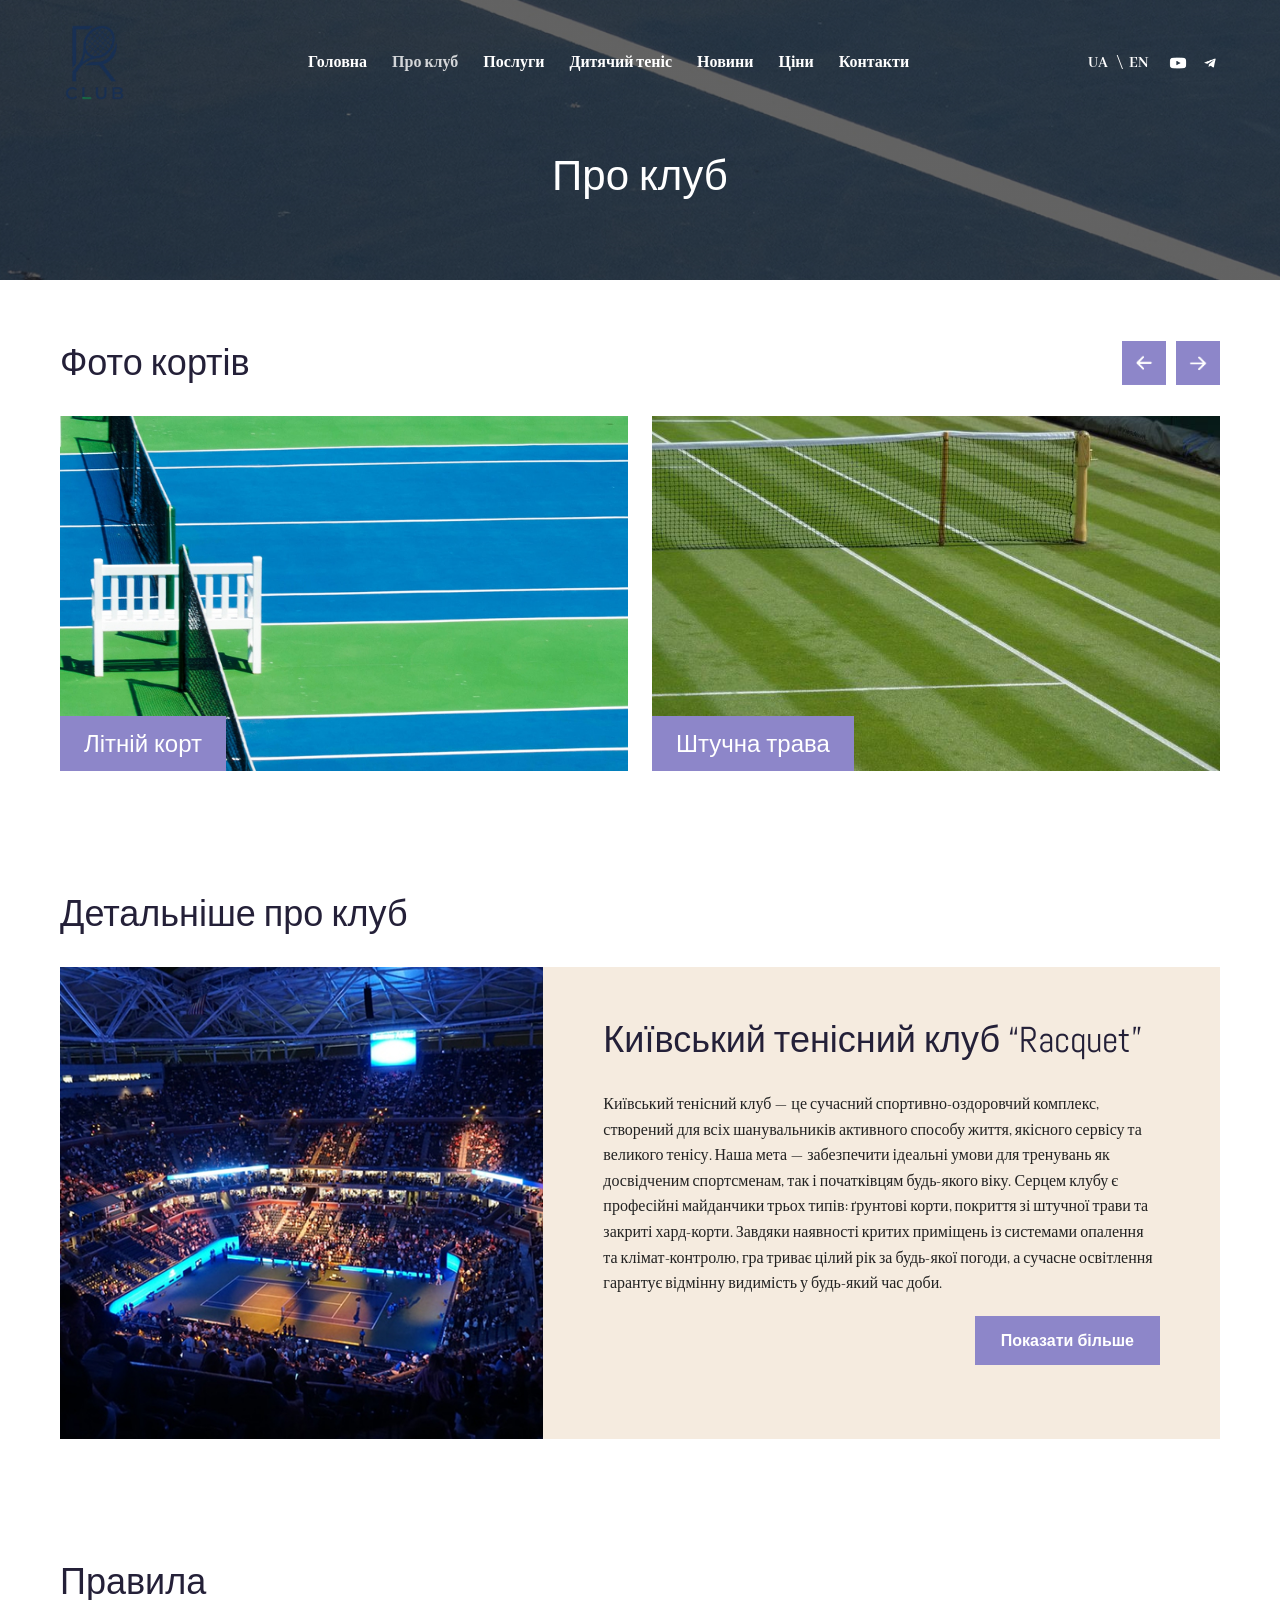
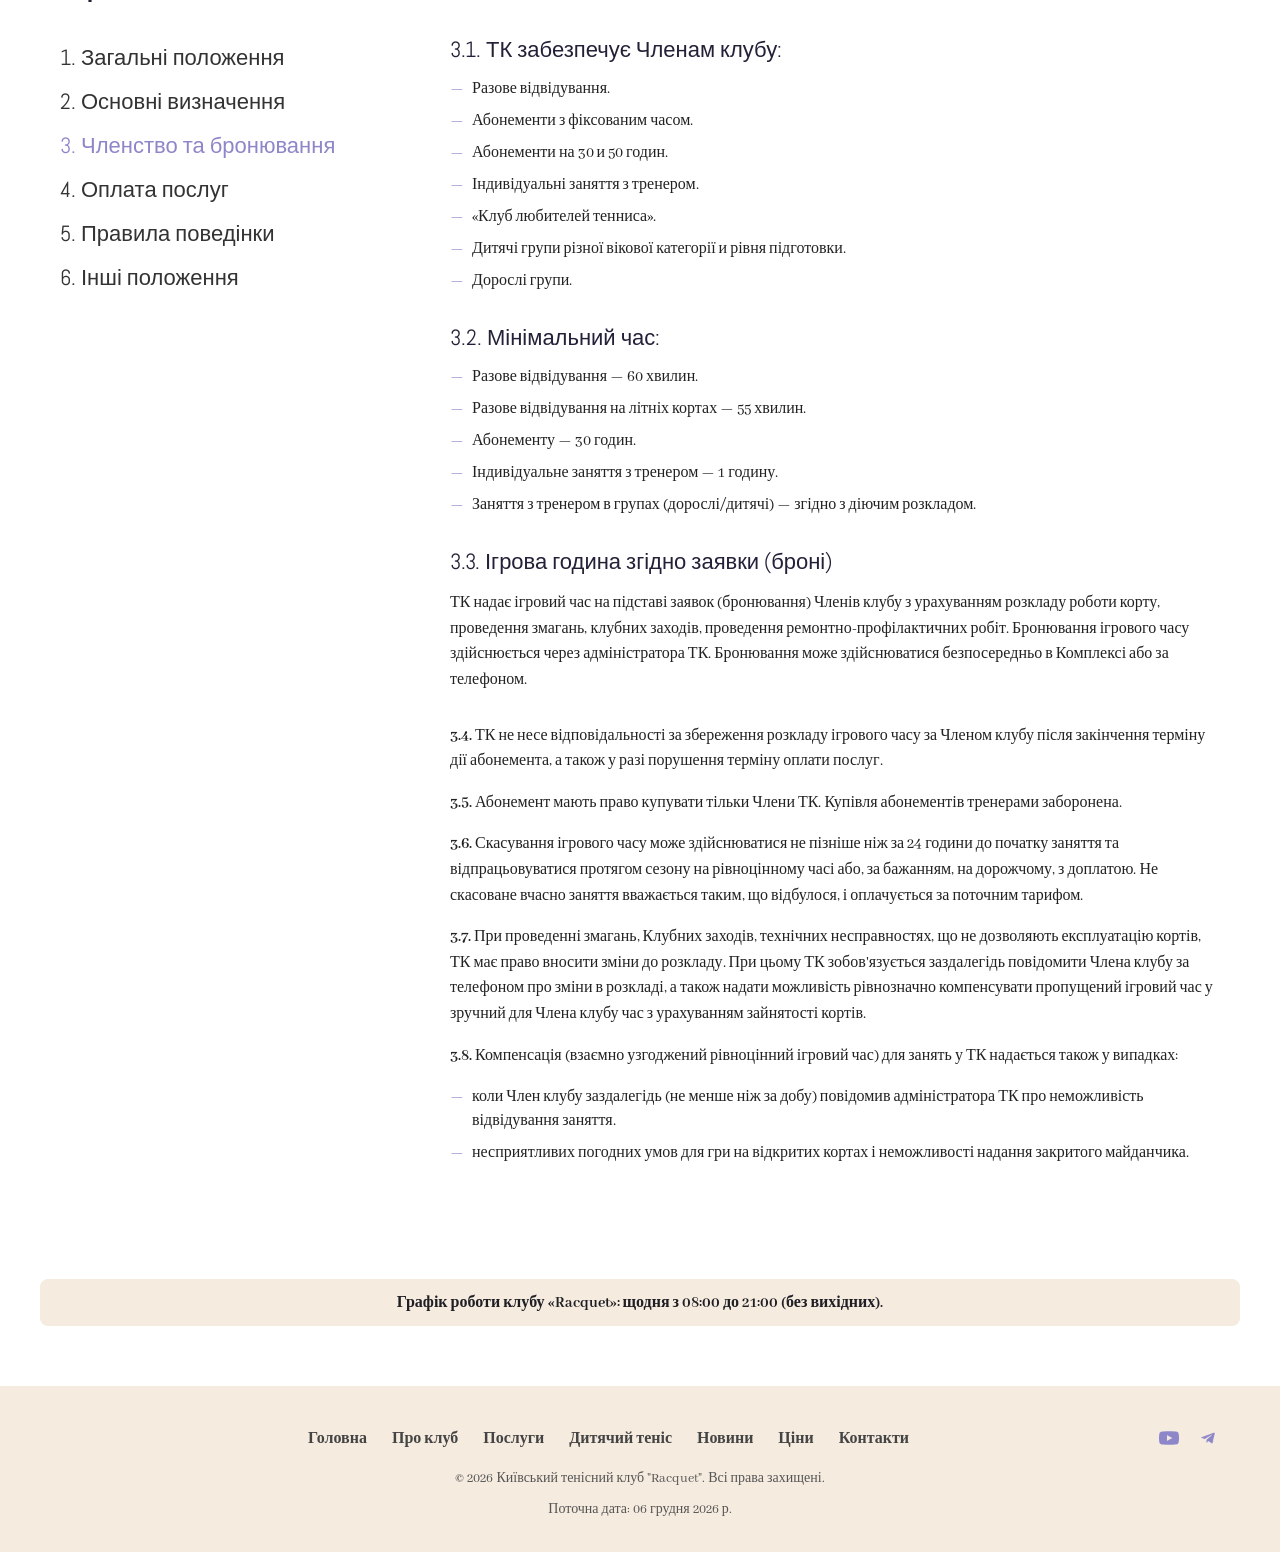
==== commit 2c809d23: "Update about.html" ====
--- a/about.html
+++ b/about.html
@@ -138,165 +138,168 @@
             </div>
         </section>
 
-        <section class="rules-section">
+       <section class="rules-section">
             <div class="container">
                 <h2>Правила</h2>
-                <div class="rules-tabs-nav" role="tablist" aria-label="Розділи правил">
-                    <button type="button" id="tab-1" role="tab" class="tab-link" aria-selected="false" aria-controls="panel-1">
-                        1. Загальні положення
-                    </button>
-                    <button type="button" id="tab-2" role="tab" class="tab-link" aria-selected="false" aria-controls="panel-2">
-                        2. Основні визначення
-                    </button>
-                    <button type="button" id="tab-3" role="tab" class="tab-link active" aria-selected="true" aria-controls="panel-3">
-                        3. Членство та бронювання
-                    </button>
-                    <button type="button" id="tab-4" role="tab" class="tab-link" aria-selected="false" aria-controls="panel-4">
-                        4. Оплата послуг
-                    </button>
-                    <button type="button" id="tab-5" role="tab" class="tab-link" aria-selected="false" aria-controls="panel-5">
-                        5. Правила поведінки
-                    </button>
-                    <button type="button" id="tab-6" role="tab" class="tab-link" aria-selected="false" aria-controls="panel-6">
-                        6. Інші положення
-                    </button>
-                </div>
-
-                <div class="rules-panels">
-                    <div id="panel-1" role="tabpanel" aria-labelledby="tab-1" class="tab-panel visually-hidden">
-                        <div class="rule-group">
-                            <h3>1. Загальні положення</h3>
-                            <p><strong>1.1.</strong> Ці Правила регулюють порядок відвідування та користування послугами Київського тенісного клубу «Racquet» (далі, Клуб), що розташований за адресою: м. Київ, вул. Спортивна, 10.</p>
-                            <p><strong>1.2.</strong> Правила обов'язкові для всіх відвідувачів Клубу: клієнтів, власників абонементів, глядачів, учасників турнірів і зборів команд.</p>
-                            <p><strong>1.3.</strong> Здійснюючи бронювання, купуючи абонемент або перебуваючи на території Клубу, відвідувач підтверджує, що ознайомився з Правилами та погоджується їх дотримуватися.</p>
-                            <p><strong>1.4.</strong> Клуб пропонує такі послуги: оренда кортів (ґрунтові, «Хард», «Штучна трава»), послуги тренера, дитячий теніс, збори команд, прокат інвентарю, кафе.</p>
-                            <p><strong>1.5.</strong> Актуальна інформація про послуги, ціни та акції розміщена на офіційному сайті Клубу. Адміністрація має право змінювати Правила та ціни, оприлюднюючи зміни на сайті.</p>
-                        </div>
-                    </div>
-                    
-                    <div id="panel-2" role="tabpanel" aria-labelledby="tab-2" class="tab-panel visually-hidden">
-                        <div class="rule-group">
-                            <h3>2. Основні визначення</h3>
-                            <ul class="rule-dash-list">
-                                <li><strong>Клуб:</strong> Київський тенісний клуб «Racquet».</li>
-                                <li><strong>Адміністрація:</strong> працівники рецепції та керівництво Клубу, уповноважені контролювати дотримання Правил.</li>
-                                <li><strong>Відвідувач (клієнт):</strong> особа, яка перебуває на території Клубу або користується його послугами.</li>
-                                <li><strong>Корт:</strong> тенісний майданчик із ґрунтовим покриттям, покриттям «Хард» або «Штучна трава».</li>
-                                <li><strong>Оренда корту:</strong> послуга з надання корту на погодинній основі (1 година).</li>
-                                <li><strong>Бронювання:</strong> попереднє резервування корту на обраний день і час через сайт чи телефон рецепції.</li>
-                                <li><strong>Абонемент:</strong> пакет занять за фіксованою вартістю. Види: «Стандарт» (8 занять), «Безліміт» (на місяць), дитячий абонемент.</li>
-                                <li><strong>Тренер:</strong> працівник Клубу, який проводить індивідуальні чи групові тренування.</li>
-                                <li><strong>Інвентар:</strong> ракетки, м'ячі та інше спорядження, що надається Клубом у прокат.</li>
-                            </ul>
-                        </div>
-                    </div>
-                    
-                    <div id="panel-3" role="tabpanel" aria-labelledby="tab-3" class="tab-panel active">
-                        <div class="rule-group">
-                            <h3>3.1. ТК забезпечує Членам клубу:</h3>
-                            <ul class="rule-dash-list">
-                                <li>Разове відвідування.</li>
-                                <li>Абонементи з фіксованим часом.</li>
-                                <li>Абонементи на 30 и 50 годин.</li>
-                                <li>Індивідуальні заняття з тренером.</li>
-                                <li>«Клуб любителей тенниса».</li>
-                                <li>Дитячі групи різної вікової категорії и рівня підготовки.</li>
-                                <li>Дорослі групи.</li>
-                            </ul>
-                        </div>
-                        
-                        <div class="rule-group">
-                            <h3>3.2. Мінімальний час:</h3>
-                            <ul class="rule-dash-list">
-                                <li>Разове відвідування — 60 хвилин.</li>
-                                <li>Разове відвідування на літніх кортах — 55 хвилин.</li>
-                                <li>Абонементу — 30 годин.</li>
-                                <li>Індивідуальне заняття з тренером — 1 годину.</li>
-                                <li>Заняття з тренером в групах (дорослі/дитячі) — згідно з діючим розкладом.</li>
-                            </ul>
-                        </div>
-                        
-                        <div class="rule-group">
-                            <h3>3.3. Ігрова година згідно заявки (броні)</h3>
-                            <p>
-                                ТК надає ігровий час на підставі заявок (бронювання) Членів клубу з урахуванням розкладу роботи корту, проведення змагань, клубних заходів, проведення ремонтно-профілактичних робіт. Бронювання ігрового часу здійснюється через адміністратора ТК. Бронювання може здійснюватися безпосередньо в Комплексі або за телефоном.
-                            </p>
-                        </div>
-                        
-                        <div class="rule-group">
-                            <p><strong>3.4.</strong> ТК не несе відповідальності за збереження розкладу ігрового часу за Членом клубу після закінчення терміну дії абонемента, а також у разі порушення терміну оплати послуг.</p>
-                            <p><strong>3.5.</strong> Абонемент мають право купувати тільки Члени ТК. Купівля абонементів тренерами заборонена.</p>
-                            <p><strong>3.6.</strong> Скасування ігрового часу може здійснюватися не пізніше ніж за 24 години до початку заняття та відпрацьовуватися протягом сезону на рівноцінному часі або, за бажанням, на дорожчому, з доплатою. Не скасоване вчасно заняття вважається таким, що відбулося, і оплачується за поточним тарифом.</p>
-                            <p><strong>3.7.</strong> При проведенні змагань, Клубних заходів, технічних несправностях, що не дозволяють експлуатацію кортів, ТК має право вносити зміни до розкладу. При цьому ТК зобов'язується заздалегідь повідомити Члена клубу за телефоном про зміни в розкладі, а також надати можливість рівнозначно компенсувати пропущений ігровий час у зручний для Члена клубу час з урахуванням зайнятості кортів.</p>
-                            <p><strong>3.8.</strong> Компенсація (взаємно узгоджений рівноцінний ігровий час) для занять у ТК надається також у випадках:</p>
-                            <ul class="rule-dash-list">
-                                <li>коли Член клубу заздалегідь (не менше ніж за добу) повідомив адміністратора ТК про неможливість відвідування заняття.</li>
-                                <li>несприятливих погодних умов для гри на відкритих кортах і неможливості надання закритого майданчика.</li>
-                            </ul>
-                        </div>
-                    </div>
-                    
-                    <div id="panel-4" role="tabpanel" aria-labelledby="tab-4" class="tab-panel visually-hidden">
-                        <div class="rule-group">
-                            <h3>4. Оплата послуг</h3>
-                            <p><strong>4.1.</strong> Вартість послуг визначається чинним прейскурантом, розміщеним на сайті:</p>
-                            <ul class="rule-dash-list">
-                                <li>оренда ґрунтового корту: 500 грн/год;</li>
-                                <li>оренда корту «Хард»: 600 грн/год;</li>
-                                <li>оренда корту «Штучна трава»: 700 грн/год;</li>
-                                <li>абонемент «Стандарт» (8 занять): 3600 грн;</li>
-                                <li>абонемент «Безліміт» (на місяць): 7000 грн.</li>
-                            </ul>
-                        </div>
-                        
-                        <div class="rule-group">
-                            <p><strong>4.2.</strong> Оплата оренди корту здійснюється після тренування, якщо інше не передбачено умовами бронювання.</p>
-                            <p><strong>4.3.</strong> Знижки:</p>
-                            <ul class="rule-dash-list">
-                                <li>студентам і школярам 15% у ранкові години (до 12:00);</li>
-                                <li>10% при оренді корту від 3 годин поспіль.</li>
-                            </ul>
-                            <p>Знижки за пунктом 4.3 не сумуються, якщо інше не визначено Адміністрацією. Для отримання знижки студентам і школярам потрібно пред'явити відповідний документ.</p>
-                            <p><strong>4.4.</strong> Після подання заявки на абонемент адміністратор зв'язується з клієнтом за вказаним номером телефону для уточнення деталей і оформлення картки членства.</p>
-                            <p><strong>4.5.</strong> Вартість послуг тренера не входить у вартість оренди корту. Її уточнює адміністратор під час підтвердження бронювання.</p>
-                            <p><strong>4.6.</strong> Абонемент є іменним і не може бути переданий третім особам. Невикористані заняття за закінченням строку дії абонемента не переносяться й не відшкодовуються (уточніть цю умову за політикою клубу).</p>
-                            <p><strong>4.7.</strong> Оплата приймається в готівковій та безготівковій формі на рецепції Клубу.</p>
-                        </div>
-                    </div>
-                    
-                    <div id="panel-5" role="tabpanel" aria-labelledby="tab-5" class="tab-panel visually-hidden">
-                        <div class="rule-group">
-                            <h3>5. Правила поведінки на території та кортах</h3>
-                            <p><strong>5.1.</strong> Відвідувачі зобов'язані поводитися ввічливо, поважати інших гравців, тренерів і персонал Клубу.</p>
-                            <p><strong>5.2.</strong> Грати на кортах дозволяється лише в спортивному одязі та спеціальному тенісному взутті, що відповідає типу покриття. Взуття з темною підошвою, що залишає сліди, на кортах із покриттям «Хард» і «Штучна трава» заборонене.</p>
-                            <p><strong>5.3.</strong> Користуватися кортом можна тільки в заброньований час. Приходити слід заздалегідь, щоб гра розпочалася вчасно. Час запізнення не компенсується продовженням гри.</p>
-                            <p><strong>5.4.</strong> Після завершення гри відвідувач зобов'язаний залишити корт у належному стані: зібрати м'ячі та особисті речі. На ґрунтових кортах за вказівкою персоналу потрібно вирівняти покриття.</p>
-                            <p><strong>5.5.</strong> Забороняється:</p>
-                            <ul class="rule-dash-list">
-                                <li>заходити на корт без дозволу Адміністрації та поза часом бронювання;</li>
-                                <li>перебувати на корті з їжею, склянкою чи пляшками (окрім води в пластиковій пляшці);</li>
-                                <li>палити, вживати алкогольні напої та наркотичні речовини на території Клубу;</li>
-                                <li>вживати нецензурну лексику, поводитися агресивно, навмисно ламати чи кидати інвентар;</li>
-                                <li>проводити фото- та відеозйомку з комерційною метою без погодження з Адміністрацією;</li>
-                                <li>заходити з тваринами (окрім випадків, дозволених Адміністрацією).</li>
-                            </ul>
-                            <p><strong>5.6.</strong> Діти до 14 років допускаються на корти лише під наглядом тренера або одного з батьків. Відповідальність за безпеку дитини несуть батьки (законні представники).</p>
-                            <p><strong>5.7.</strong> Під час тренувань і ігор слід дотримуватися вказівок тренерів та адміністраторів, а також правил техніки безпеки.</p>
-                            <p><strong>5.8.</strong> За навмисне пошкодження майна, покриття чи інвентарю Клубу відвідувач відшкодовує завдану шкоду в повному обсязі.</p>
-                            <p><strong>5.9.</strong> Користуватися роздягальнями та зонами відпочинку слід охайно, дбаючи про чистоту. Не залишайте цінні речі без нагляду.</p>
-                        </div>
-                    </div>
-                    
-                    <div id="panel-6" role="tabpanel" aria-labelledby="tab-6" class="tab-panel visually-hidden">
-                        <div class="rule-group">
-                            <h3>6. Інші положення</h3>
-                            <p><strong>6.1.</strong> Клуб не несе відповідальності за втрату чи пошкодження особистих речей відвідувачів, залишених без нагляду.</p>
-                            <p><strong>6.2.</strong> Кожен відвідувач самостійно відповідає за стан власного здоров'я. Перед початком занять рекомендується переконатися у відсутності медичних протипоказань.</p>
-                            <p><strong>6.3.</strong> Адміністрація має право скасувати або перенести бронювання, якщо корт неможливо використовувати через погодні умови (для ґрунтових кортів), технічні причини чи форс-мажорні обставини. У такому разі клієнту пропонується інший час або повертаються кошти.</p>
-                            <p><strong>6.4.</strong> Адміністрація має право відмовити у відвідуванні або припинити надання послуг особі, яка порушує Правила, без відшкодування вартості послуги.</p>
-                            <p><strong>6.5.</strong> Персональні дані, які клієнт залишає під час бронювання чи оформлення абонемента (ПІБ, телефон, e-mail), використовуються лише для зв'язку та надання послуг і не передаються третім особам.</p>
-                            <p><strong>6.6.</strong> Скарги й пропозиції приймаються на рецепції за телефоном +38 (067) 000-00-00.</p>
-                            <p><strong>6.7.</strong> Питання, не врегульовані цими Правилами, вирішуються Адміністрацією відповідно до чинного законодавства України.</p>
+
+                <div class="rules-layout">
+                    <div class="rules-tabs-nav" role="tablist" aria-label="Розділи правил">
+                        <button type="button" id="tab-1" role="tab" class="tab-link" aria-selected="false" aria-controls="panel-1">
+                            1. Загальні положення
+                        </button>
+                        <button type="button" id="tab-2" role="tab" class="tab-link" aria-selected="false" aria-controls="panel-2">
+                            2. Основні визначення
+                        </button>
+                        <button type="button" id="tab-3" role="tab" class="tab-link active" aria-selected="true" aria-controls="panel-3">
+                            3. Членство та бронювання
+                        </button>
+                        <button type="button" id="tab-4" role="tab" class="tab-link" aria-selected="false" aria-controls="panel-4">
+                            4. Оплата послуг
+                        </button>
+                        <button type="button" id="tab-5" role="tab" class="tab-link" aria-selected="false" aria-controls="panel-5">
+                            5. Правила поведінки
+                        </button>
+                        <button type="button" id="tab-6" role="tab" class="tab-link" aria-selected="false" aria-controls="panel-6">
+                            6. Інші положення
+                        </button>
+                    </div>
+
+                    <div class="rules-panels">
+                        <div id="panel-1" role="tabpanel" aria-labelledby="tab-1" class="tab-panel visually-hidden">
+                            <div class="rule-group">
+                                <h3>1. Загальні положення</h3>
+                                <p><strong>1.1.</strong> Ці Правила регулюють порядок відвідування та користування послугами Київського тенісного клубу «Racquet» (далі, Клуб), що розташований за адресою: м. Київ, вул. Спортивна, 10.</p>
+                                <p><strong>1.2.</strong> Правила обов'язкові для всіх відвідувачів Клубу: клієнтів, власників абонементів, глядачів, учасників турнірів і зборів команд.</p>
+                                <p><strong>1.3.</strong> Здійснюючи бронювання, купуючи абонемент або перебуваючи на території Клубу, відвідувач підтверджує, що ознайомився з Правилами та погоджується їх дотримуватися.</p>
+                                <p><strong>1.4.</strong> Клуб пропонує такі послуги: оренда кортів (ґрунтові, «Хард», «Штучна трава»), послуги тренера, дитячий теніс, збори команд, прокат інвентарю, кафе.</p>
+                                <p><strong>1.5.</strong> Актуальна інформація про послуги, ціни та акції розміщена на офіційному сайті Клубу. Адміністрація має право змінювати Правила та ціни, оприлюднюючи зміни на сайті.</p>
+                            </div>
+                        </div>
+
+                        <div id="panel-2" role="tabpanel" aria-labelledby="tab-2" class="tab-panel visually-hidden">
+                            <div class="rule-group">
+                                <h3>2. Основні визначення</h3>
+                                <ul class="rule-dash-list">
+                                    <li><strong>Клуб:</strong> Київський тенісний клуб «Racquet».</li>
+                                    <li><strong>Адміністрація:</strong> працівники рецепції та керівництво Клубу, уповноважені контролювати дотримання Правил.</li>
+                                    <li><strong>Відвідувач (клієнт):</strong> особа, яка перебуває на території Клубу або користується його послугами.</li>
+                                    <li><strong>Корт:</strong> тенісний майданчик із ґрунтовим покриттям, покриттям «Хард» або «Штучна трава».</li>
+                                    <li><strong>Оренда корту:</strong> послуга з надання корту на погодинній основі (1 година).</li>
+                                    <li><strong>Бронювання:</strong> попереднє резервування корту на обраний день і час через сайт чи телефон рецепції.</li>
+                                    <li><strong>Абонемент:</strong> пакет занять за фіксованою вартістю. Види: «Стандарт» (8 занять), «Безліміт» (на місяць), дитячий абонемент.</li>
+                                    <li><strong>Тренер:</strong> працівник Клубу, який проводить індивідуальні чи групові тренування.</li>
+                                    <li><strong>Інвентар:</strong> ракетки, м'ячі та інше спорядження, що надається Клубом у прокат.</li>
+                                </ul>
+                            </div>
+                        </div>
+
+                        <div id="panel-3" role="tabpanel" aria-labelledby="tab-3" class="tab-panel active">
+                            <div class="rule-group">
+                                <h3>3.1. ТК забезпечує Членам клубу:</h3>
+                                <ul class="rule-dash-list">
+                                    <li>Разове відвідування.</li>
+                                    <li>Абонементи з фіксованим часом.</li>
+                                    <li>Абонементи на 30 и 50 годин.</li>
+                                    <li>Індивідуальні заняття з тренером.</li>
+                                    <li>«Клуб любителей тенниса».</li>
+                                    <li>Дитячі групи різної вікової категорії и рівня підготовки.</li>
+                                    <li>Дорослі групи.</li>
+                                </ul>
+                            </div>
+
+                            <div class="rule-group">
+                                <h3>3.2. Мінімальний час:</h3>
+                                <ul class="rule-dash-list">
+                                    <li>Разове відвідування — 60 хвилин.</li>
+                                    <li>Разове відвідування на літніх кортах — 55 хвилин.</li>
+                                    <li>Абонементу — 30 годин.</li>
+                                    <li>Індивідуальне заняття з тренером — 1 годину.</li>
+                                    <li>Заняття з тренером в групах (дорослі/дитячі) — згідно з діючим розкладом.</li>
+                                </ul>
+                            </div>
+
+                            <div class="rule-group">
+                                <h3>3.3. Ігрова година згідно заявки (броні)</h3>
+                                <p>
+                                    ТК надає ігровий час на підставі заявок (бронювання) Членів клубу з урахуванням розкладу роботи корту, проведення змагань, клубних заходів, проведення ремонтно-профілактичних робіт. Бронювання ігрового часу здійснюється через адміністратора ТК. Бронювання може здійснюватися безпосередньо в Комплексі або за телефоном.
+                                </p>
+                            </div>
+
+                            <div class="rule-group">
+                                <p><strong>3.4.</strong> ТК не несе відповідальності за збереження розкладу ігрового часу за Членом клубу після закінчення терміну дії абонемента, а також у разі порушення терміну оплати послуг.</p>
+                                <p><strong>3.5.</strong> Абонемент мають право купувати тільки Члени ТК. Купівля абонементів тренерами заборонена.</p>
+                                <p><strong>3.6.</strong> Скасування ігрового часу може здійснюватися не пізніше ніж за 24 години до початку заняття та відпрацьовуватися протягом сезону на рівноцінному часі або, за бажанням, на дорожчому, з доплатою. Не скасоване вчасно заняття вважається таким, що відбулося, і оплачується за поточним тарифом.</p>
+                                <p><strong>3.7.</strong> При проведенні змагань, Клубних заходів, технічних несправностях, що не дозволяють експлуатацію кортів, ТК має право вносити зміни до розкладу. При цьому ТК зобов'язується заздалегідь повідомити Члена клубу за телефоном про зміни в розкладі, а також надати можливість рівнозначно компенсувати пропущений ігровий час у зручний для Члена клубу час з урахуванням зайнятості кортів.</p>
+                                <p><strong>3.8.</strong> Компенсація (взаємно узгоджений рівноцінний ігровий час) для занять у ТК надається також у випадках:</p>
+                                <ul class="rule-dash-list">
+                                    <li>коли Член клубу заздалегідь (не менше ніж за добу) повідомив адміністратора ТК про неможливість відвідування заняття.</li>
+                                    <li>несприятливих погодних умов для гри на відкритих кортах і неможливості надання закритого майданчика.</li>
+                                </ul>
+                            </div>
+                        </div>
+
+                        <div id="panel-4" role="tabpanel" aria-labelledby="tab-4" class="tab-panel visually-hidden">
+                            <div class="rule-group">
+                                <h3>4. Оплата послуг</h3>
+                                <p><strong>4.1.</strong> Вартість послуг визначається чинним прейскурантом, розміщеним на сайті:</p>
+                                <ul class="rule-dash-list">
+                                    <li>оренда ґрунтового корту: 500 грн/год;</li>
+                                    <li>оренда корту «Хард»: 600 грн/год;</li>
+                                    <li>оренда корту «Штучна трава»: 700 грн/год;</li>
+                                    <li>абонемент «Стандарт» (8 занять): 3600 грн;</li>
+                                    <li>абонемент «Безліміт» (на місяць): 7000 грн.</li>
+                                </ul>
+                            </div>
+
+                            <div class="rule-group">
+                                <p><strong>4.2.</strong> Оплата оренди корту здійснюється після тренування, якщо інше не передбачено умовами бронювання.</p>
+                                <p><strong>4.3.</strong> Знижки:</p>
+                                <ul class="rule-dash-list">
+                                    <li>студентам і школярам 15% у ранкові години (до 12:00);</li>
+                                    <li>10% при оренді корту від 3 годин поспіль.</li>
+                                </ul>
+                                <p>Знижки за пунктом 4.3 не сумуються, якщо інше не визначено Адміністрацією. Для отримання знижки студентам і школярам потрібно пред'явити відповідний документ.</p>
+                                <p><strong>4.4.</strong> Після подання заявки на абонемент адміністратор зв'язується з клієнтом за вказаним номером телефону для уточнення деталей і оформлення картки членства.</p>
+                                <p><strong>4.5.</strong> Вартість послуг тренера не входить у вартість оренди корту. Її уточнює адміністратор під час підтвердження бронювання.</p>
+                                <p><strong>4.6.</strong> Абонемент є іменним і не може бути переданий третім особам. Невикористані заняття за закінченням строку дії абонемента не переносяться й не відшкодовуються (уточніть цю умову за політикою клубу).</p>
+                                <p><strong>4.7.</strong> Оплата приймається в готівковій та безготівковій формі на рецепції Клубу.</p>
+                            </div>
+                        </div>
+
+                        <div id="panel-5" role="tabpanel" aria-labelledby="tab-5" class="tab-panel visually-hidden">
+                            <div class="rule-group">
+                                <h3>5. Правила поведінки на території та кортах</h3>
+                                <p><strong>5.1.</strong> Відвідувачі зобов'язані поводитися ввічливо, поважати інших гравців, тренерів і персонал Клубу.</p>
+                                <p><strong>5.2.</strong> Грати на кортах дозволяється лише в спортивному одязі та спеціальному тенісному взутті, що відповідає типу покриття. Взуття з темною підошвою, що залишає сліди, на кортах із покриттям «Хард» і «Штучна трава» заборонене.</p>
+                                <p><strong>5.3.</strong> Користуватися кортом можна тільки в заброньований час. Приходити слід заздалегідь, щоб гра розпочалася вчасно. Час запізнення не компенсується продовженням гри.</p>
+                                <p><strong>5.4.</strong> Після завершення гри відвідувач зобов'язаний залишити корт у належному стані: зібрати м'ячі та особисті речі. На ґрунтових кортах за вказівкою персоналу потрібно вирівняти покриття.</p>
+                                <p><strong>5.5.</strong> Забороняється:</p>
+                                <ul class="rule-dash-list">
+                                    <li>заходити на корт без дозволу Адміністрації та поза часом бронювання;</li>
+                                    <li>перебувати на корті з їжею, склянкою чи пляшками (окрім води в пластиковій пляшці);</li>
+                                    <li>палити, вживати алкогольні напої та наркотичні речовини на території Клубу;</li>
+                                    <li>вживати нецензурну лексику, поводитися агресивно, навмисно ламати чи кидати інвентар;</li>
+                                    <li>проводити фото- та відеозйомку з комерційною метою без погодження з Адміністрацією;</li>
+                                    <li>заходити з тваринами (окрім випадків, дозволених Адміністрацією).</li>
+                                </ul>
+                                <p><strong>5.6.</strong> Діти до 14 років допускаються на корти лише під наглядом тренера або одного з батьків. Відповідальність за безпеку дитини несуть батьки (законні представники).</p>
+                                <p><strong>5.7.</strong> Під час тренувань і ігор слід дотримуватися вказівок тренерів та адміністраторів, а також правил техніки безпеки.</p>
+                                <p><strong>5.8.</strong> За навмисне пошкодження майна, покриття чи інвентарю Клубу відвідувач відшкодовує завдану шкоду в повному обсязі.</p>
+                                <p><strong>5.9.</strong> Користуватися роздягальнями та зонами відпочинку слід охайно, дбаючи про чистоту. Не залишайте цінні речі без нагляду.</p>
+                            </div>
+                        </div>
+
+                        <div id="panel-6" role="tabpanel" aria-labelledby="tab-6" class="tab-panel visually-hidden">
+                            <div class="rule-group">
+                                <h3>6. Інші положення</h3>
+                                <p><strong>6.1.</strong> Клуб не несе відповідальності за втрату чи пошкодження особистих речей відвідувачів, залишених без нагляду.</p>
+                                <p><strong>6.2.</strong> Кожен відвідувач самостійно відповідає за стан власного здоров'я. Перед початком занять рекомендується переконатися у відсутності медичних протипоказань.</p>
+                                <p><strong>6.3.</strong> Адміністрація має право скасувати або перенести бронювання, якщо корт неможливо використовувати через погодні умови (для ґрунтових кортів), технічні причини чи форс-мажорні обставини. У такому разі клієнту пропонується інший час або повертаються кошти.</p>
+                                <p><strong>6.4.</strong> Адміністрація має право відмовити у відвідуванні або припинити надання послуг особі, яка порушує Правила, без відшкодування вартості послуги.</p>
+                                <p><strong>6.5.</strong> Персональні дані, які клієнт залишає під час бронювання чи оформлення абонемента (ПІБ, телефон, e-mail), використовуються лише для зв'язку та надання послуг і не передаються третім особам.</p>
+                                <p><strong>6.6.</strong> Скарги й пропозиції приймаються на рецепції за телефоном +38 (067) 000-00-00.</p>
+                                <p><strong>6.7.</strong> Питання, не врегульовані цими Правилами, вирішуються Адміністрацією відповідно до чинного законодавства України.</p>
+                            </div>
                         </div>
                     </div>
                 </div>
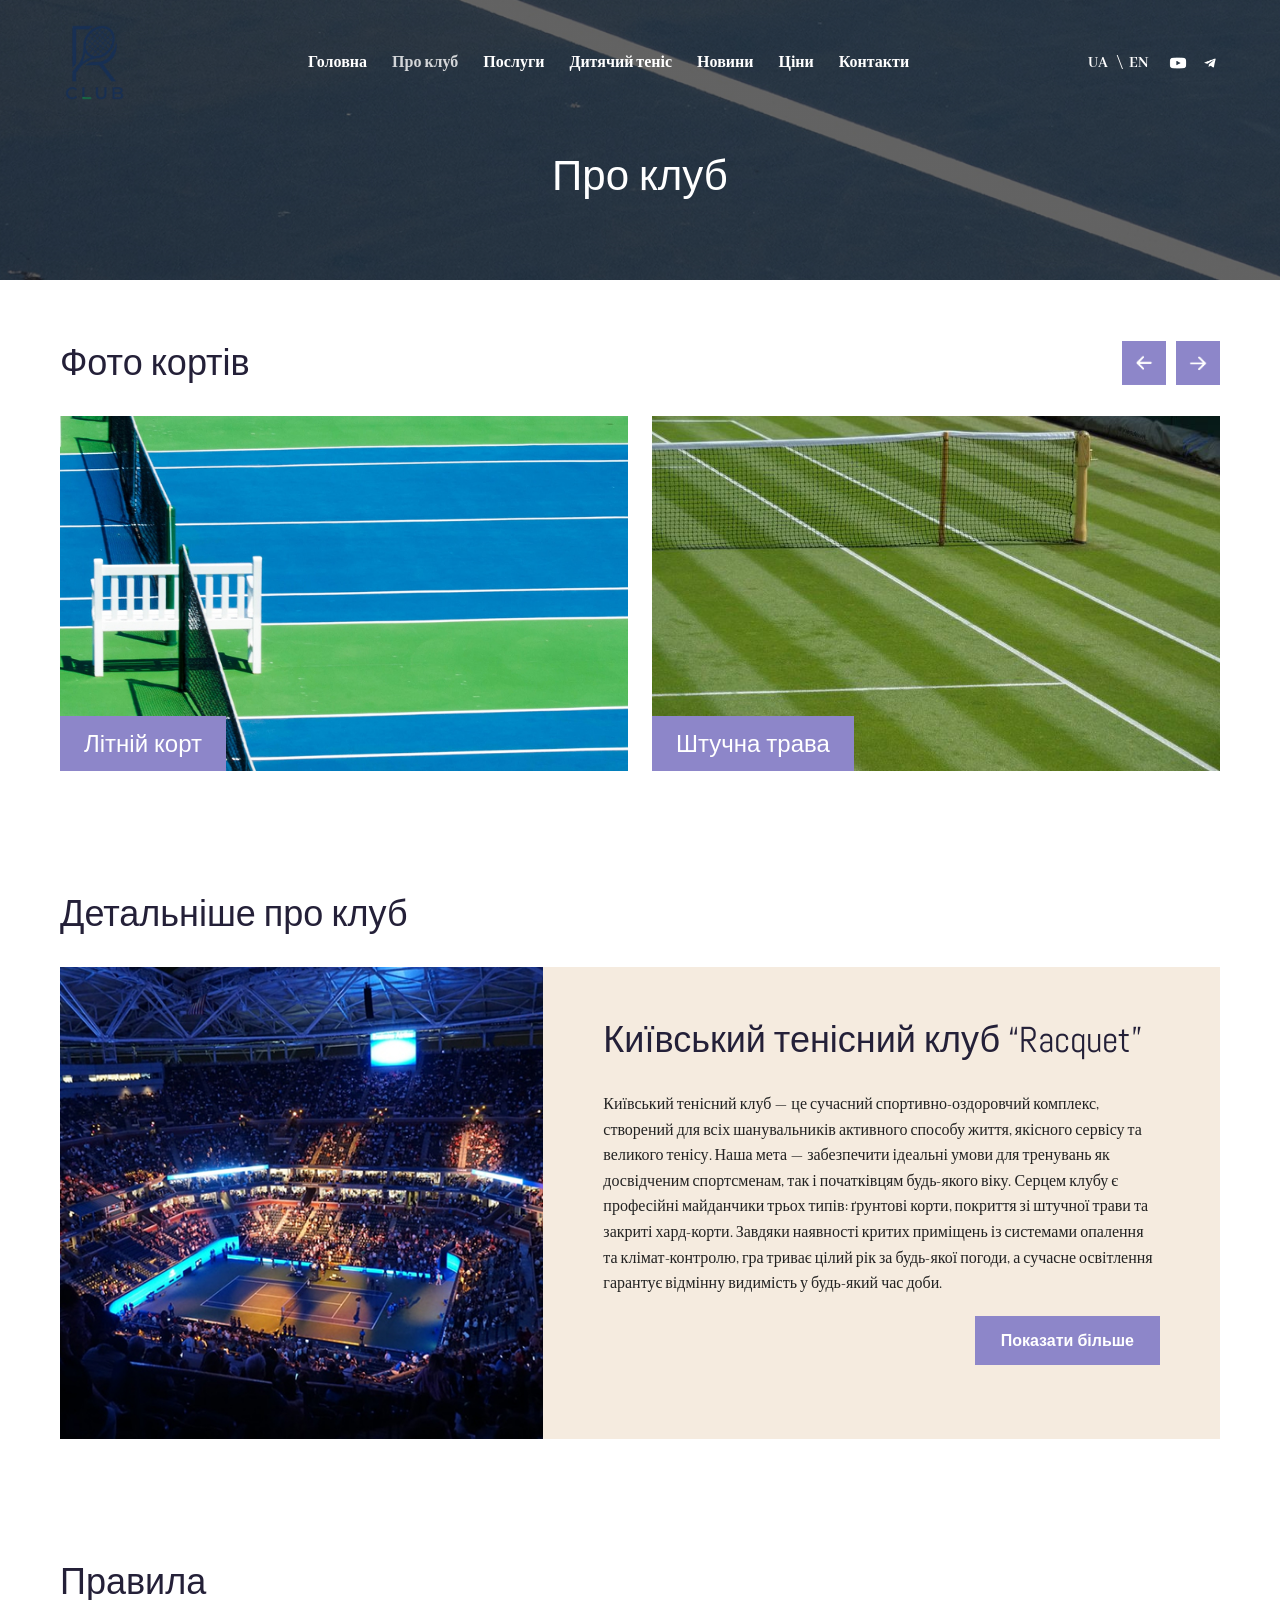
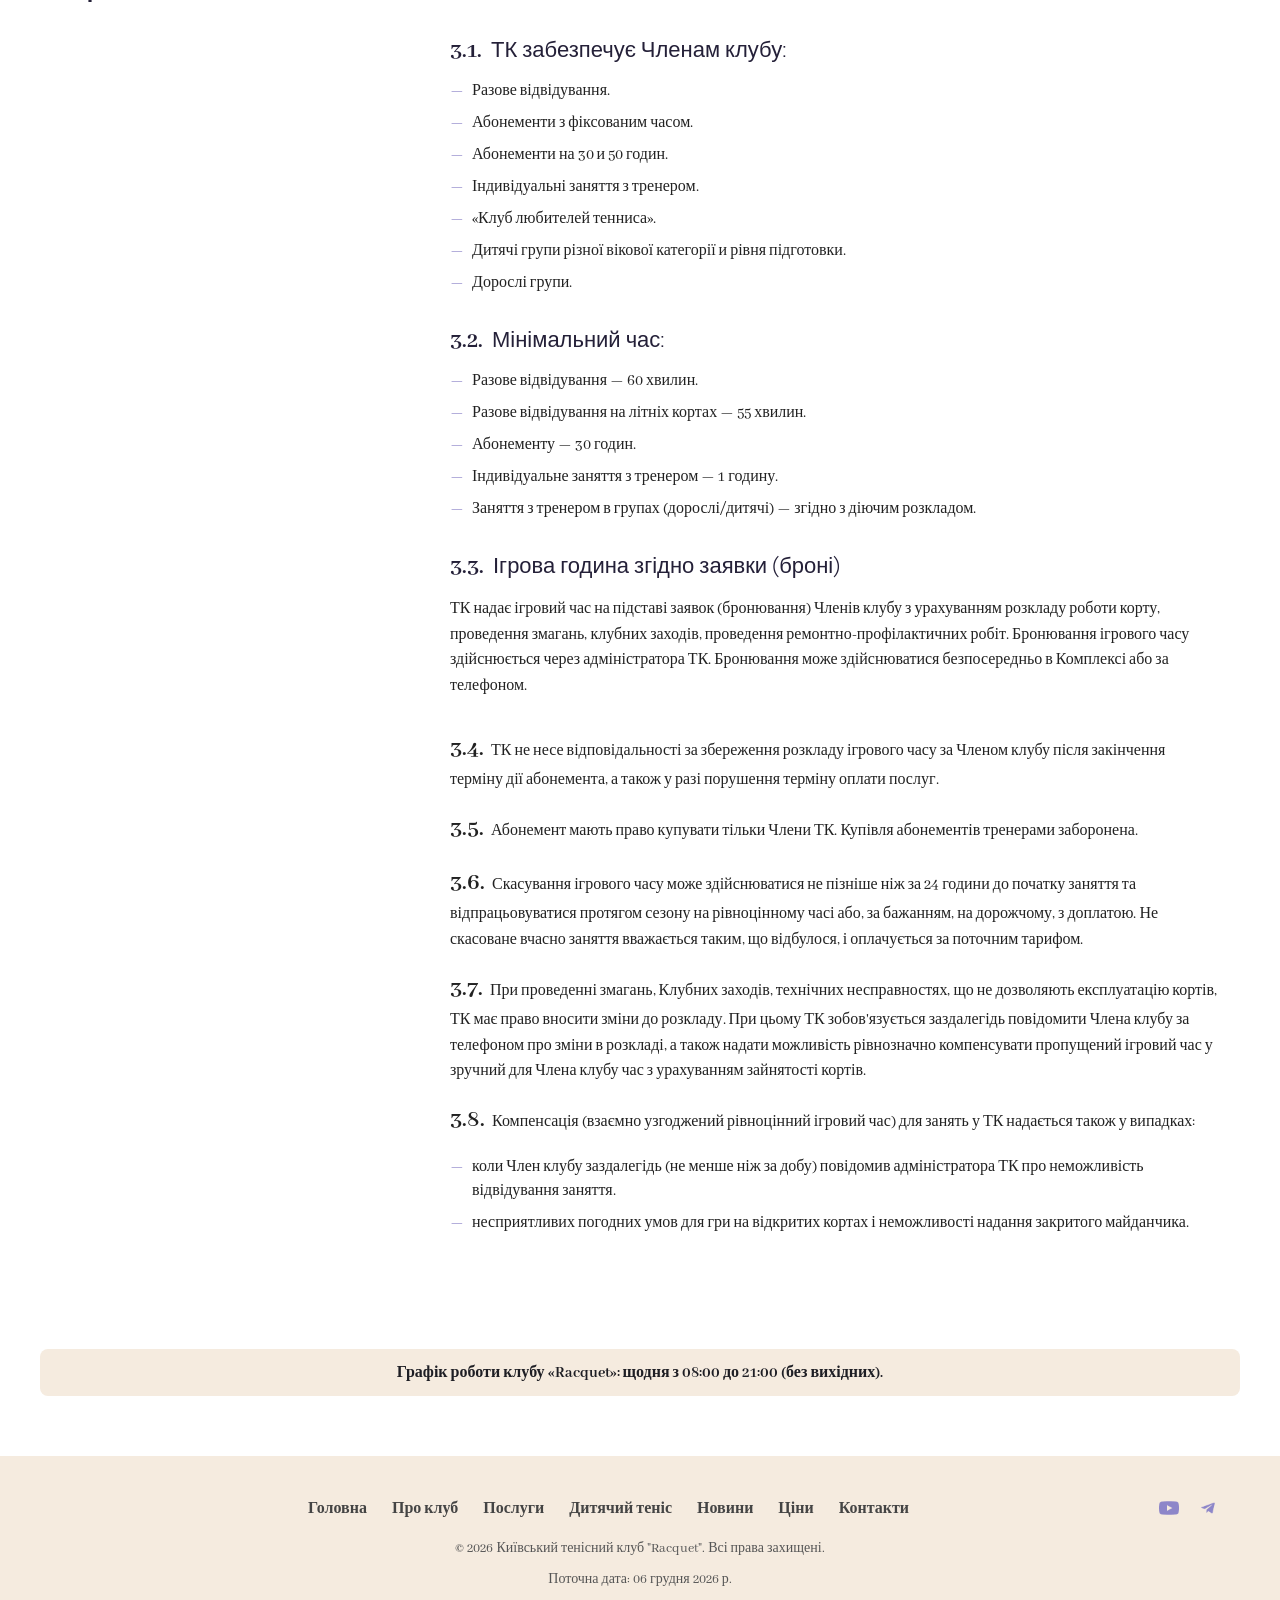
==== commit 26fa6f50: "Update about.html" ====
--- a/about.html
+++ b/about.html
@@ -163,145 +163,140 @@
                             6. Інші положення
                         </button>
                     </div>
-
+                    
                     <div class="rules-panels">
-                        <div id="panel-1" role="tabpanel" aria-labelledby="tab-1" class="tab-panel visually-hidden">
-                            <div class="rule-group">
-                                <h3>1. Загальні положення</h3>
-                                <p><strong>1.1.</strong> Ці Правила регулюють порядок відвідування та користування послугами Київського тенісного клубу «Racquet» (далі, Клуб), що розташований за адресою: м. Київ, вул. Спортивна, 10.</p>
-                                <p><strong>1.2.</strong> Правила обов'язкові для всіх відвідувачів Клубу: клієнтів, власників абонементів, глядачів, учасників турнірів і зборів команд.</p>
-                                <p><strong>1.3.</strong> Здійснюючи бронювання, купуючи абонемент або перебуваючи на території Клубу, відвідувач підтверджує, що ознайомився з Правилами та погоджується їх дотримуватися.</p>
-                                <p><strong>1.4.</strong> Клуб пропонує такі послуги: оренда кортів (ґрунтові, «Хард», «Штучна трава»), послуги тренера, дитячий теніс, збори команд, прокат інвентарю, кафе.</p>
-                                <p><strong>1.5.</strong> Актуальна інформація про послуги, ціни та акції розміщена на офіційному сайті Клубу. Адміністрація має право змінювати Правила та ціни, оприлюднюючи зміни на сайті.</p>
-                            </div>
-                        </div>
-
-                        <div id="panel-2" role="tabpanel" aria-labelledby="tab-2" class="tab-panel visually-hidden">
-                            <div class="rule-group">
-                                <h3>2. Основні визначення</h3>
-                                <ul class="rule-dash-list">
-                                    <li><strong>Клуб:</strong> Київський тенісний клуб «Racquet».</li>
-                                    <li><strong>Адміністрація:</strong> працівники рецепції та керівництво Клубу, уповноважені контролювати дотримання Правил.</li>
-                                    <li><strong>Відвідувач (клієнт):</strong> особа, яка перебуває на території Клубу або користується його послугами.</li>
-                                    <li><strong>Корт:</strong> тенісний майданчик із ґрунтовим покриттям, покриттям «Хард» або «Штучна трава».</li>
-                                    <li><strong>Оренда корту:</strong> послуга з надання корту на погодинній основі (1 година).</li>
-                                    <li><strong>Бронювання:</strong> попереднє резервування корту на обраний день і час через сайт чи телефон рецепції.</li>
-                                    <li><strong>Абонемент:</strong> пакет занять за фіксованою вартістю. Види: «Стандарт» (8 занять), «Безліміт» (на місяць), дитячий абонемент.</li>
-                                    <li><strong>Тренер:</strong> працівник Клубу, який проводить індивідуальні чи групові тренування.</li>
-                                    <li><strong>Інвентар:</strong> ракетки, м'ячі та інше спорядження, що надається Клубом у прокат.</li>
-                                </ul>
-                            </div>
-                        </div>
-
-                        <div id="panel-3" role="tabpanel" aria-labelledby="tab-3" class="tab-panel active">
-                            <div class="rule-group">
-                                <h3>3.1. ТК забезпечує Членам клубу:</h3>
-                                <ul class="rule-dash-list">
-                                    <li>Разове відвідування.</li>
-                                    <li>Абонементи з фіксованим часом.</li>
-                                    <li>Абонементи на 30 и 50 годин.</li>
-                                    <li>Індивідуальні заняття з тренером.</li>
-                                    <li>«Клуб любителей тенниса».</li>
-                                    <li>Дитячі групи різної вікової категорії и рівня підготовки.</li>
-                                    <li>Дорослі групи.</li>
-                                </ul>
-                            </div>
-
-                            <div class="rule-group">
-                                <h3>3.2. Мінімальний час:</h3>
-                                <ul class="rule-dash-list">
-                                    <li>Разове відвідування — 60 хвилин.</li>
-                                    <li>Разове відвідування на літніх кортах — 55 хвилин.</li>
-                                    <li>Абонементу — 30 годин.</li>
-                                    <li>Індивідуальне заняття з тренером — 1 годину.</li>
-                                    <li>Заняття з тренером в групах (дорослі/дитячі) — згідно з діючим розкладом.</li>
-                                </ul>
-                            </div>
-
-                            <div class="rule-group">
-                                <h3>3.3. Ігрова година згідно заявки (броні)</h3>
-                                <p>
-                                    ТК надає ігровий час на підставі заявок (бронювання) Членів клубу з урахуванням розкладу роботи корту, проведення змагань, клубних заходів, проведення ремонтно-профілактичних робіт. Бронювання ігрового часу здійснюється через адміністратора ТК. Бронювання може здійснюватися безпосередньо в Комплексі або за телефоном.
-                                </p>
-                            </div>
-
-                            <div class="rule-group">
-                                <p><strong>3.4.</strong> ТК не несе відповідальності за збереження розкладу ігрового часу за Членом клубу після закінчення терміну дії абонемента, а також у разі порушення терміну оплати послуг.</p>
-                                <p><strong>3.5.</strong> Абонемент мають право купувати тільки Члени ТК. Купівля абонементів тренерами заборонена.</p>
-                                <p><strong>3.6.</strong> Скасування ігрового часу може здійснюватися не пізніше ніж за 24 години до початку заняття та відпрацьовуватися протягом сезону на рівноцінному часі або, за бажанням, на дорожчому, з доплатою. Не скасоване вчасно заняття вважається таким, що відбулося, і оплачується за поточним тарифом.</p>
-                                <p><strong>3.7.</strong> При проведенні змагань, Клубних заходів, технічних несправностях, що не дозволяють експлуатацію кортів, ТК має право вносити зміни до розкладу. При цьому ТК зобов'язується заздалегідь повідомити Члена клубу за телефоном про зміни в розкладі, а також надати можливість рівнозначно компенсувати пропущений ігровий час у зручний для Члена клубу час з урахуванням зайнятості кортів.</p>
-                                <p><strong>3.8.</strong> Компенсація (взаємно узгоджений рівноцінний ігровий час) для занять у ТК надається також у випадках:</p>
-                                <ul class="rule-dash-list">
-                                    <li>коли Член клубу заздалегідь (не менше ніж за добу) повідомив адміністратора ТК про неможливість відвідування заняття.</li>
-                                    <li>несприятливих погодних умов для гри на відкритих кортах і неможливості надання закритого майданчика.</li>
-                                </ul>
-                            </div>
-                        </div>
-
-                        <div id="panel-4" role="tabpanel" aria-labelledby="tab-4" class="tab-panel visually-hidden">
-                            <div class="rule-group">
-                                <h3>4. Оплата послуг</h3>
-                                <p><strong>4.1.</strong> Вартість послуг визначається чинним прейскурантом, розміщеним на сайті:</p>
-                                <ul class="rule-dash-list">
-                                    <li>оренда ґрунтового корту: 500 грн/год;</li>
-                                    <li>оренда корту «Хард»: 600 грн/год;</li>
-                                    <li>оренда корту «Штучна трава»: 700 грн/год;</li>
-                                    <li>абонемент «Стандарт» (8 занять): 3600 грн;</li>
-                                    <li>абонемент «Безліміт» (на місяць): 7000 грн.</li>
-                                </ul>
-                            </div>
-
-                            <div class="rule-group">
-                                <p><strong>4.2.</strong> Оплата оренди корту здійснюється після тренування, якщо інше не передбачено умовами бронювання.</p>
-                                <p><strong>4.3.</strong> Знижки:</p>
-                                <ul class="rule-dash-list">
-                                    <li>студентам і школярам 15% у ранкові години (до 12:00);</li>
-                                    <li>10% при оренді корту від 3 годин поспіль.</li>
-                                </ul>
-                                <p>Знижки за пунктом 4.3 не сумуються, якщо інше не визначено Адміністрацією. Для отримання знижки студентам і школярам потрібно пред'явити відповідний документ.</p>
-                                <p><strong>4.4.</strong> Після подання заявки на абонемент адміністратор зв'язується з клієнтом за вказаним номером телефону для уточнення деталей і оформлення картки членства.</p>
-                                <p><strong>4.5.</strong> Вартість послуг тренера не входить у вартість оренди корту. Її уточнює адміністратор під час підтвердження бронювання.</p>
-                                <p><strong>4.6.</strong> Абонемент є іменним і не може бути переданий третім особам. Невикористані заняття за закінченням строку дії абонемента не переносяться й не відшкодовуються (уточніть цю умову за політикою клубу).</p>
-                                <p><strong>4.7.</strong> Оплата приймається в готівковій та безготівковій формі на рецепції Клубу.</p>
-                            </div>
-                        </div>
-
-                        <div id="panel-5" role="tabpanel" aria-labelledby="tab-5" class="tab-panel visually-hidden">
-                            <div class="rule-group">
-                                <h3>5. Правила поведінки на території та кортах</h3>
-                                <p><strong>5.1.</strong> Відвідувачі зобов'язані поводитися ввічливо, поважати інших гравців, тренерів і персонал Клубу.</p>
-                                <p><strong>5.2.</strong> Грати на кортах дозволяється лише в спортивному одязі та спеціальному тенісному взутті, що відповідає типу покриття. Взуття з темною підошвою, що залишає сліди, на кортах із покриттям «Хард» і «Штучна трава» заборонене.</p>
-                                <p><strong>5.3.</strong> Користуватися кортом можна тільки в заброньований час. Приходити слід заздалегідь, щоб гра розпочалася вчасно. Час запізнення не компенсується продовженням гри.</p>
-                                <p><strong>5.4.</strong> Після завершення гри відвідувач зобов'язаний залишити корт у належному стані: зібрати м'ячі та особисті речі. На ґрунтових кортах за вказівкою персоналу потрібно вирівняти покриття.</p>
-                                <p><strong>5.5.</strong> Забороняється:</p>
-                                <ul class="rule-dash-list">
-                                    <li>заходити на корт без дозволу Адміністрації та поза часом бронювання;</li>
-                                    <li>перебувати на корті з їжею, склянкою чи пляшками (окрім води в пластиковій пляшці);</li>
-                                    <li>палити, вживати алкогольні напої та наркотичні речовини на території Клубу;</li>
-                                    <li>вживати нецензурну лексику, поводитися агресивно, навмисно ламати чи кидати інвентар;</li>
-                                    <li>проводити фото- та відеозйомку з комерційною метою без погодження з Адміністрацією;</li>
-                                    <li>заходити з тваринами (окрім випадків, дозволених Адміністрацією).</li>
-                                </ul>
-                                <p><strong>5.6.</strong> Діти до 14 років допускаються на корти лише під наглядом тренера або одного з батьків. Відповідальність за безпеку дитини несуть батьки (законні представники).</p>
-                                <p><strong>5.7.</strong> Під час тренувань і ігор слід дотримуватися вказівок тренерів та адміністраторів, а також правил техніки безпеки.</p>
-                                <p><strong>5.8.</strong> За навмисне пошкодження майна, покриття чи інвентарю Клубу відвідувач відшкодовує завдану шкоду в повному обсязі.</p>
-                                <p><strong>5.9.</strong> Користуватися роздягальнями та зонами відпочинку слід охайно, дбаючи про чистоту. Не залишайте цінні речі без нагляду.</p>
-                            </div>
-                        </div>
-
-                        <div id="panel-6" role="tabpanel" aria-labelledby="tab-6" class="tab-panel visually-hidden">
-                            <div class="rule-group">
-                                <h3>6. Інші положення</h3>
-                                <p><strong>6.1.</strong> Клуб не несе відповідальності за втрату чи пошкодження особистих речей відвідувачів, залишених без нагляду.</p>
-                                <p><strong>6.2.</strong> Кожен відвідувач самостійно відповідає за стан власного здоров'я. Перед початком занять рекомендується переконатися у відсутності медичних протипоказань.</p>
-                                <p><strong>6.3.</strong> Адміністрація має право скасувати або перенести бронювання, якщо корт неможливо використовувати через погодні умови (для ґрунтових кортів), технічні причини чи форс-мажорні обставини. У такому разі клієнту пропонується інший час або повертаються кошти.</p>
-                                <p><strong>6.4.</strong> Адміністрація має право відмовити у відвідуванні або припинити надання послуг особі, яка порушує Правила, без відшкодування вартості послуги.</p>
-                                <p><strong>6.5.</strong> Персональні дані, які клієнт залишає під час бронювання чи оформлення абонемента (ПІБ, телефон, e-mail), використовуються лише для зв'язку та надання послуг і не передаються третім особам.</p>
-                                <p><strong>6.6.</strong> Скарги й пропозиції приймаються на рецепції за телефоном +38 (067) 000-00-00.</p>
-                                <p><strong>6.7.</strong> Питання, не врегульовані цими Правилами, вирішуються Адміністрацією відповідно до чинного законодавства України.</p>
-                            </div>
-                        </div>
-                    </div>
+    <div id="panel-1" role="tabpanel" aria-labelledby="tab-1" class="tab-panel visually-hidden">
+        <div class="rule-group">
+            <p><span class="rule-num">1.1.</span> Ці Правила регулюють порядок відвідування та користування послугами Київського тенісного клубу «Racquet» (далі, Клуб), що розташований за адресою: м. Київ, вул. Спортивна, 10.</p>
+            <p><span class="rule-num">1.2.</span> Правила обов'язкові для всіх відвідувачів Клубу: клієнтів, власників абонементів, глядачів, учасників турнірів і зборів команд.</p>
+            <p><span class="rule-num">1.3.</span> Здійснюючи бронювання, купуючи абонемент або перебуваючи на території Клубу, відвідувач підтверджує, що ознайомився з Правилами та погоджується їх дотримуватися.</p>
+            <p><span class="rule-num">1.4.</span> Клуб пропонує такі послуги: оренда кортів (ґрунтові, «Хард», «Штучна трава»), послуги тренера, дитячий теніс, збори команд, прокат інвентарю, кафе.</p>
+            <p><span class="rule-num">1.5.</span> Актуальна інформація про послуги, ціни та акції розміщена на офіційному сайті Клубу. Адміністрація має право змінювати Правила та ціни, оприлюднюючи зміни на сайті.</p>
+        </div>
+    </div>
+
+    <div id="panel-2" role="tabpanel" aria-labelledby="tab-2" class="tab-panel visually-hidden">
+        <div class="rule-group">
+            <ul class="rule-dash-list">
+                <li><strong>Клуб:</strong> Київський тенісний клуб «Racquet».</li>
+                <li><strong>Адміністрація:</strong> працівники рецепції та керівництво Клубу, уповноважені контролювати дотримання Правил.</li>
+                <li><strong>Відвідувач (клієнт):</strong> особа, яка перебуває на території Клубу або користується його послугами.</li>
+                <li><strong>Корт:</strong> тенісний майданчик із ґрунтовим покриттям, покриттям «Хард» або «Штучна трава».</li>
+                <li><strong>Оренда корту:</strong> послуга з надання корту на погодинній основі (1 година).</li>
+                <li><strong>Бронювання:</strong> попереднє резервування корту на обраний день і час через сайт чи телефон рецепції.</li>
+                <li><strong>Абонемент:</strong> пакет занять за фіксованою вартістю. Види: «Стандарт» (8 занять), «Безліміт» (на місяць), дитячий абонемент.</li>
+                <li><strong>Тренер:</strong> працівник Клубу, який проводить індивідуальні чи групові тренування.</li>
+                <li><strong>Інвентар:</strong> ракетки, м'ячі та інше спорядження, що надається Клубом у прокат.</li>
+            </ul>
+        </div>
+    </div>
+
+    <div id="panel-3" role="tabpanel" aria-labelledby="tab-3" class="tab-panel active">
+        <div class="rule-group">
+            <h3><span class="rule-num">3.1.</span> ТК забезпечує Членам клубу:</h3>
+            <ul class="rule-dash-list">
+                <li>Разове відвідування.</li>
+                <li>Абонементи з фіксованим часом.</li>
+                <li>Абонементи на 30 и 50 годин.</li>
+                <li>Індивідуальні заняття з тренером.</li>
+                <li>«Клуб любителей тенниса».</li>
+                <li>Дитячі групи різної вікової категорії и рівня підготовки.</li>
+                <li>Дорослі групи.</li>
+            </ul>
+        </div>
+
+        <div class="rule-group">
+            <h3><span class="rule-num">3.2.</span> Мінімальний час:</h3>
+            <ul class="rule-dash-list">
+                <li>Разове відвідування — 60 хвилин.</li>
+                <li>Разове відвідування на літніх кортах — 55 хвилин.</li>
+                <li>Абонементу — 30 годин.</li>
+                <li>Індивідуальне заняття з тренером — 1 годину.</li>
+                <li>Заняття з тренером в групах (дорослі/дитячі) — згідно з діючим розкладом.</li>
+            </ul>
+        </div>
+
+        <div class="rule-group">
+            <h3><span class="rule-num">3.3.</span> Ігрова година згідно заявки (броні)</h3>
+            <p>
+                ТК надає ігровий час на підставі заявок (бронювання) Членів клубу з урахуванням розкладу роботи корту, проведення змагань, клубних заходів, проведення ремонтно-профілактичних робіт. Бронювання ігрового часу здійснюється через адміністратора ТК. Бронювання може здійснюватися безпосередньо в Комплексі або за телефоном.
+            </p>
+        </div>
+
+        <div class="rule-group">
+            <p><span class="rule-num">3.4.</span> ТК не несе відповідальності за збереження розкладу ігрового часу за Членом клубу після закінчення терміну дії абонемента, а також у разі порушення терміну оплати послуг.</p>
+            <p><span class="rule-num">3.5.</span> Абонемент мають право купувати тільки Члени ТК. Купівля абонементів тренерами заборонена.</p>
+            <p><span class="rule-num">3.6.</span> Скасування ігрового часу може здійснюватися не пізніше ніж за 24 години до початку заняття та відпрацьовуватися протягом сезону на рівноцінному часі або, за бажанням, на дорожчому, з доплатою. Не скасоване вчасно заняття вважається таким, що відбулося, і оплачується за поточним тарифом.</p>
+            <p><span class="rule-num">3.7.</span> При проведенні змагань, Клубних заходів, технічних несправностях, що не дозволяють експлуатацію кортів, ТК має право вносити зміни до розкладу. При цьому ТК зобов'язується заздалегідь повідомити Члена клубу за телефоном про зміни в розкладі, а також надати можливість рівнозначно компенсувати пропущений ігровий час у зручний для Члена клубу час з урахуванням зайнятості кортів.</p>
+            <p><span class="rule-num">3.8.</span> Компенсація (взаємно узгоджений рівноцінний ігровий час) для занять у ТК надається також у випадках:</p>
+            <ul class="rule-dash-list">
+                <li>коли Член клубу заздалегідь (не менше ніж за добу) повідомив адміністратора ТК про неможливість відвідування заняття.</li>
+                <li>несприятливих погодних умов для гри на відкритих кортах і неможливості надання закритого майданчика.</li>
+            </ul>
+        </div>
+    </div>
+
+    <div id="panel-4" role="tabpanel" aria-labelledby="tab-4" class="tab-panel visually-hidden">
+        <div class="rule-group">
+            <p><span class="rule-num">4.1.</span> Вартість послуг визначається чинним прейскурантом, розміщеним на сайті:</p>
+            <ul class="rule-dash-list">
+                <li>оренда ґрунтового корту: 500 грн/год;</li>
+                <li>оренда корту «Хард»: 600 грн/год;</li>
+                <li>оренда корту «Штучна трава»: 700 грн/год;</li>
+                <li>абонемент «Стандарт» (8 занять): 3600 грн;</li>
+                <li>абонемент «Безліміт» (на місяць): 7000 грн.</li>
+            </ul>
+        </div>
+
+        <div class="rule-group">
+            <p><span class="rule-num">4.2.</span> Оплата оренди корту здійснюється після тренування, якщо інше не передбачено умовами бронювання.</p>
+            <p><span class="rule-num">4.3.</span> Знижки:</p>
+            <ul class="rule-dash-list">
+                <li>студентам і школярам 15% у ранкові години (до 12:00);</li>
+                <li>10% при оренді корту від 3 годин поспіль.</li>
+            </ul>
+            <p>Знижки за пунктом 4.3 не сумуються, якщо інше не визначено Адміністрацією. Для отримання знижки студентам і школярам потрібно пред'явити відповідний документ.</p>
+            <p><span class="rule-num">4.4.</span> Після подання заявки на абонемент адміністратор зв'язується з клієнтом за вказаним номером телефону для уточнення деталей і оформлення картки членства.</p>
+            <p><span class="rule-num">4.5.</span> Вартість послуг тренера не входить у вартість оренди корту. Її уточнює адміністратор під час підтвердження бронювання.</p>
+            <p><span class="rule-num">4.6.</span> Абонемент є іменним і не може бути переданий третім особам. Невикористані заняття за закінченням строку дії абонемента не переносяться й не відшкодовуються (уточніть цю умову за політикою клубу).</p>
+            <p><span class="rule-num">4.7.</span> Оплата приймається в готівковій та безготівковій формі на рецепції Клубу.</p>
+        </div>
+    </div>
+
+    <div id="panel-5" role="tabpanel" aria-labelledby="tab-5" class="tab-panel visually-hidden">
+        <div class="rule-group">
+            <p><span class="rule-num">5.1.</span> Відвідувачі зобов'язані поводитися ввічливо, поважати інших гравців, тренерів і персонал Клубу.</p>
+            <p><span class="rule-num">5.2.</span> Грати на кортах дозволяється лише в спортивному одязі та спеціальному тенісному взутті, що відповідає типу покриття. Взуття з темною підошвою, що залишає сліди, на кортах із покриттям «Хард» і «Штучна трава» заборонене.</p>
+            <p><span class="rule-num">5.3.</span> Користуватися кортом можна тільки в заброньований час. Приходити слід заздалегідь, щоб гра розпочалася вчасно. Час запізнення не компенсується продовженням гри.</p>
+            <p><span class="rule-num">5.4.</span> Після завершення гри відвідувач зобов'язаний залишити корт у належному стані: зібрати м'ячі та особисті речі. На ґрунтових кортах за вказівкою персоналу потрібно вирівняти покриття.</p>
+            <p><span class="rule-num">5.5.</span> Забороняється:</p>
+            <ul class="rule-dash-list">
+                <li>заходити на корт без дозволу Адміністрації та поза часом бронювання;</li>
+                <li>перебувати на корті з їжею, склянкою чи пляшками (окрім води в пластиковій пляшці);</li>
+                <li>палити, вживати алкогольні напої та наркотичні речовини на території Клубу;</li>
+                <li>вживати нецензурну лексику, поводитися агресивно, навмисно ламати чи кидати інвентар;</li>
+                <li>проводити фото- та відеозйомку з комерційною метою без погодження з Адміністрацією;</li>
+                <li>заходити з тваринами (окрім випадків, дозволених Адміністрацією).</li>
+            </ul>
+            <p><span class="rule-num">5.6.</span> Діти до 14 років допускаються на корти лише під наглядом тренера або одного з батьків. Відповідальність за безпеку дитини несуть батьки (законні представники).</p>
+            <p><span class="rule-num">5.7.</span> Під час тренувань і ігор слід дотримуватися вказівок тренерів та адміністраторів, а також правил техніки безпеки.</p>
+            <p><span class="rule-num">5.8.</span> За навмисне пошкодження майна, покриття чи інвентарю Клубу відвідувач відшкодовує завдану шкоду в повному обсязі.</p>
+            <p><span class="rule-num">5.9.</span> Користуватися роздягальнями та зонами відпочинку слід охайно, дбаючи про чистоту. Не залишайте цінні речі без нагляду.</p>
+        </div>
+    </div>
+
+    <div id="panel-6" role="tabpanel" aria-labelledby="tab-6" class="tab-panel visually-hidden">
+        <div class="rule-group">
+            <p><span class="rule-num">6.1.</span> Клуб не несе відповідальності за втрату чи пошкодження особистих речей відвідувачів, залишених без нагляду.</p>
+            <p><span class="rule-num">6.2.</span> Кожен відвідувач самостійно відповідає за стан власного здоров'я. Перед початком занять рекомендується переконатися у відсутності медичних протипоказань.</p>
+            <p><span class="rule-num">6.3.</span> Адміністрація має право скасувати або перенести бронювання, якщо корт неможливо використовувати через погодні умови (для ґрунтових кортів), технічні причини чи форс-мажорні обставини. У такому разі клієнту пропонується інший час або повертаються кошти.</p>
+            <p><span class="rule-num">6.4.</span> Адміністрація має право відмовити у відвідуванні або припинити надання послуг особі, яка порушує Правила, без відшкодування вартості послуги.</p>
+            <p><span class="rule-num">6.5.</span> Персональні дані, які клієнт залишає під час бронювання чи оформлення абонемента (ПІБ, телефон, e-mail), використовуються лише для зв'язку та надання послуг і не передаються третім особам.</p>
+            <p><span class="rule-num">6.6.</span> Скарги й пропозиції приймаються на рецепції за телефоном +38 (067) 000-00-00.</p>
+            <p><span class="rule-num">6.7.</span> Питання, не врегульовані цими Правилами, вирішуються Адміністрацією відповідно до чинного законодавства України.</p>
+        </div>
+    </div>
+</div>
                 </div>
             </div>
         </section>
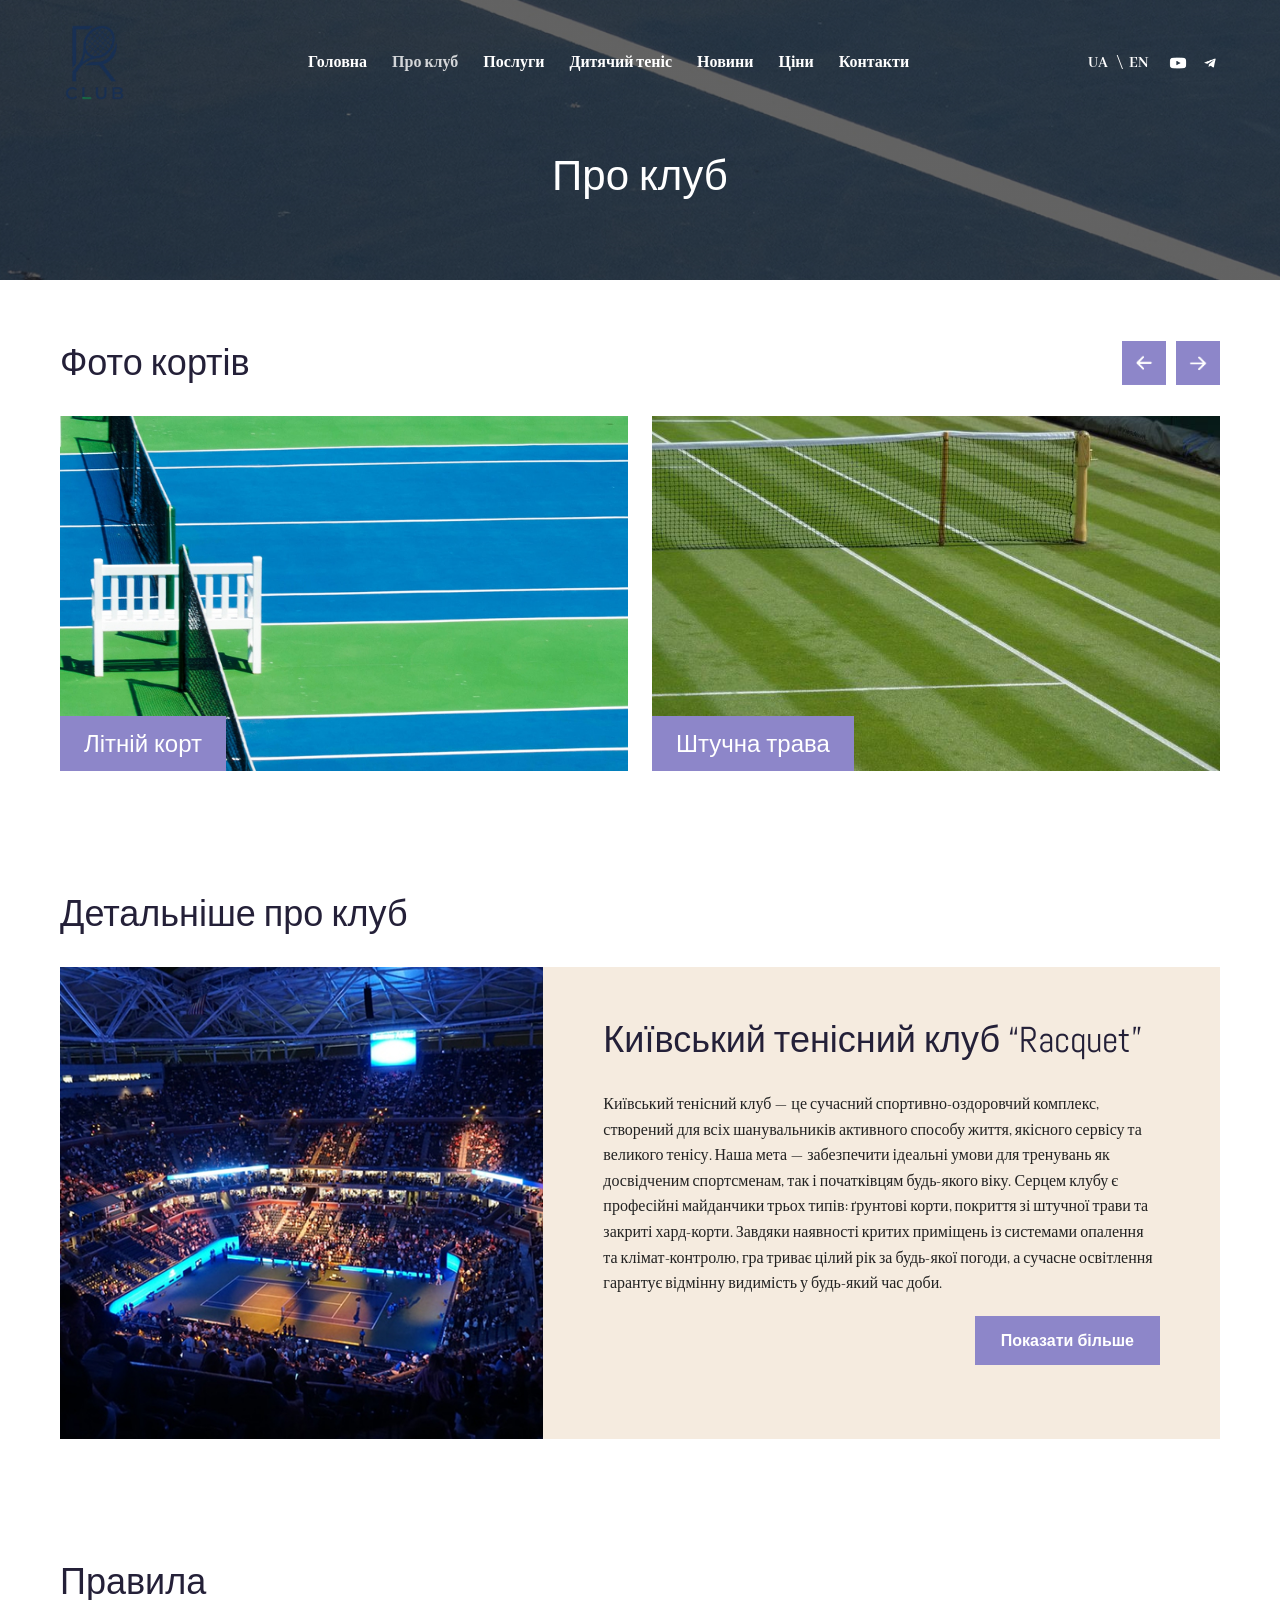
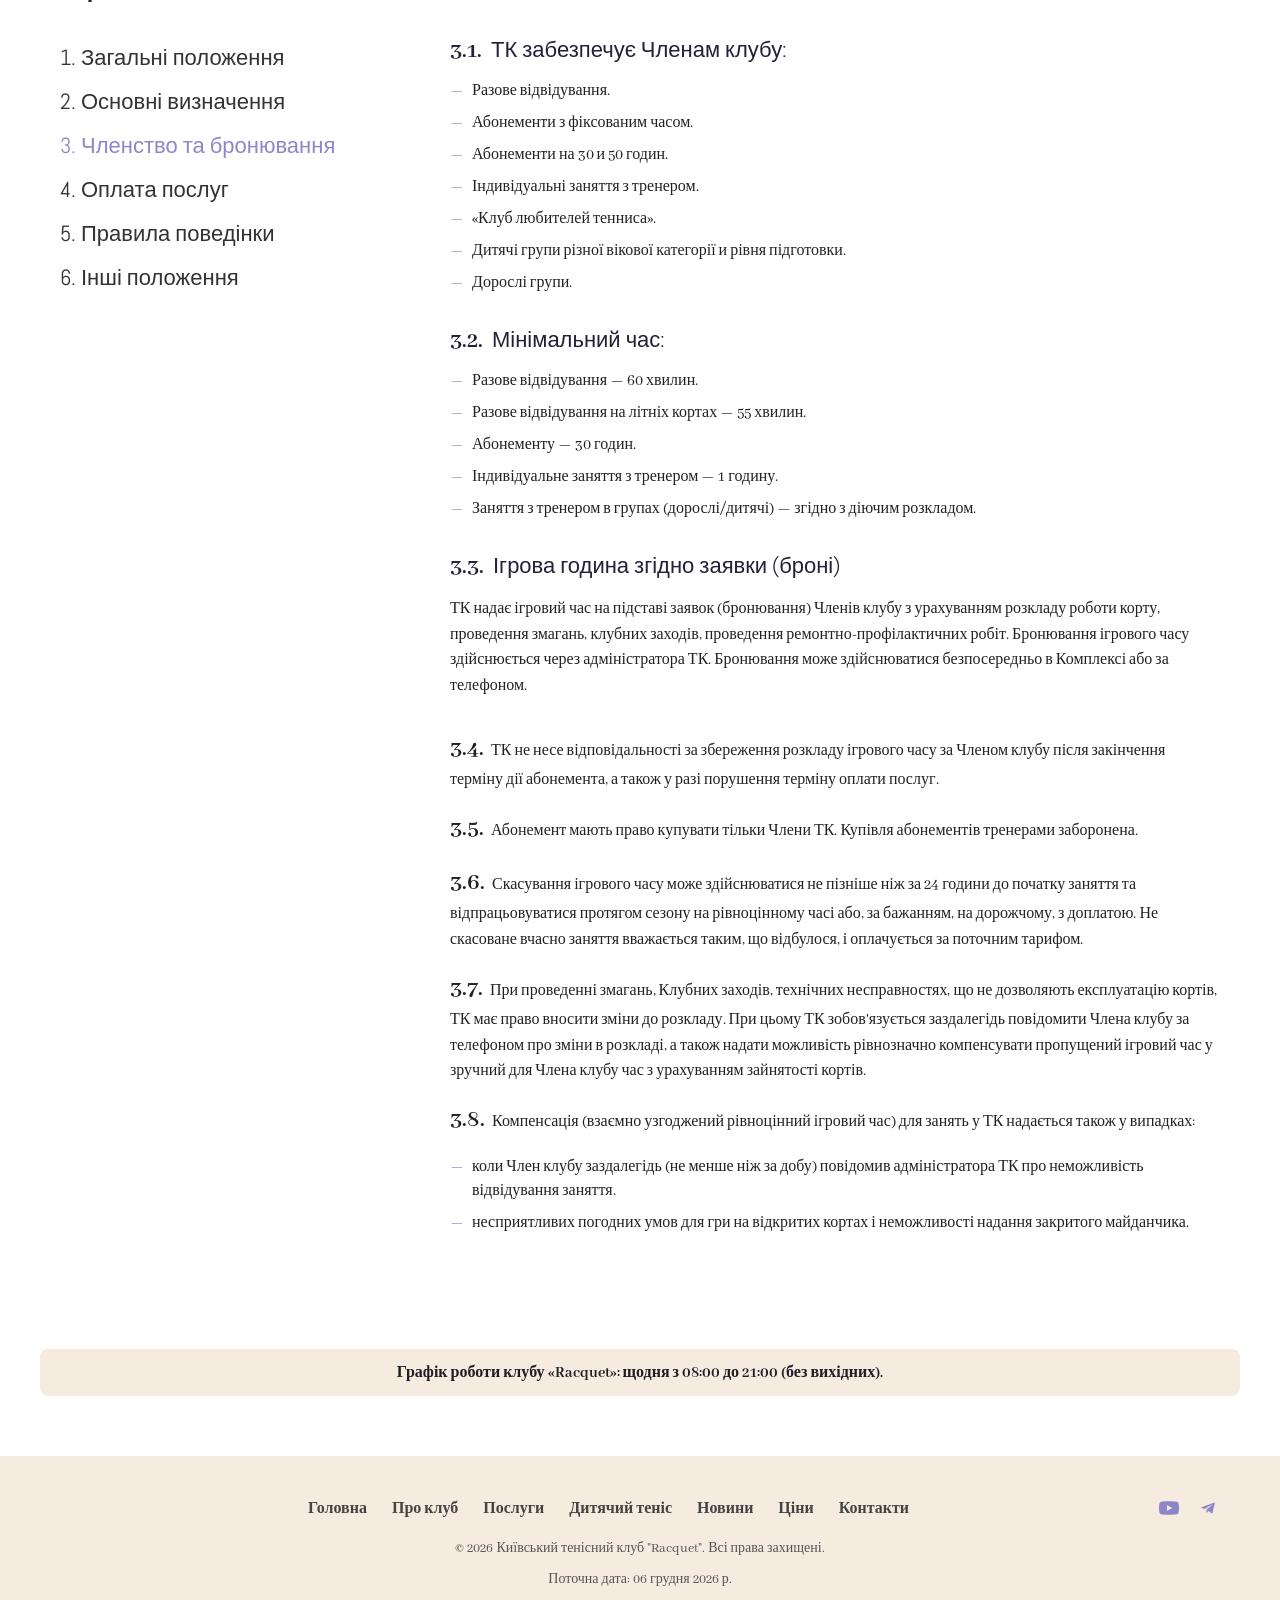
==== commit 2aa4daaa: "Update about.html" ====
--- a/about.html
+++ b/about.html
@@ -177,6 +177,7 @@
 
     <div id="panel-2" role="tabpanel" aria-labelledby="tab-2" class="tab-panel visually-hidden">
         <div class="rule-group">
+            <h3>2. Основні визначення</h3>
             <ul class="rule-dash-list">
                 <li><strong>Клуб:</strong> Київський тенісний клуб «Racquet».</li>
                 <li><strong>Адміністрація:</strong> працівники рецепції та керівництво Клубу, уповноважені контролювати дотримання Правил.</li>
